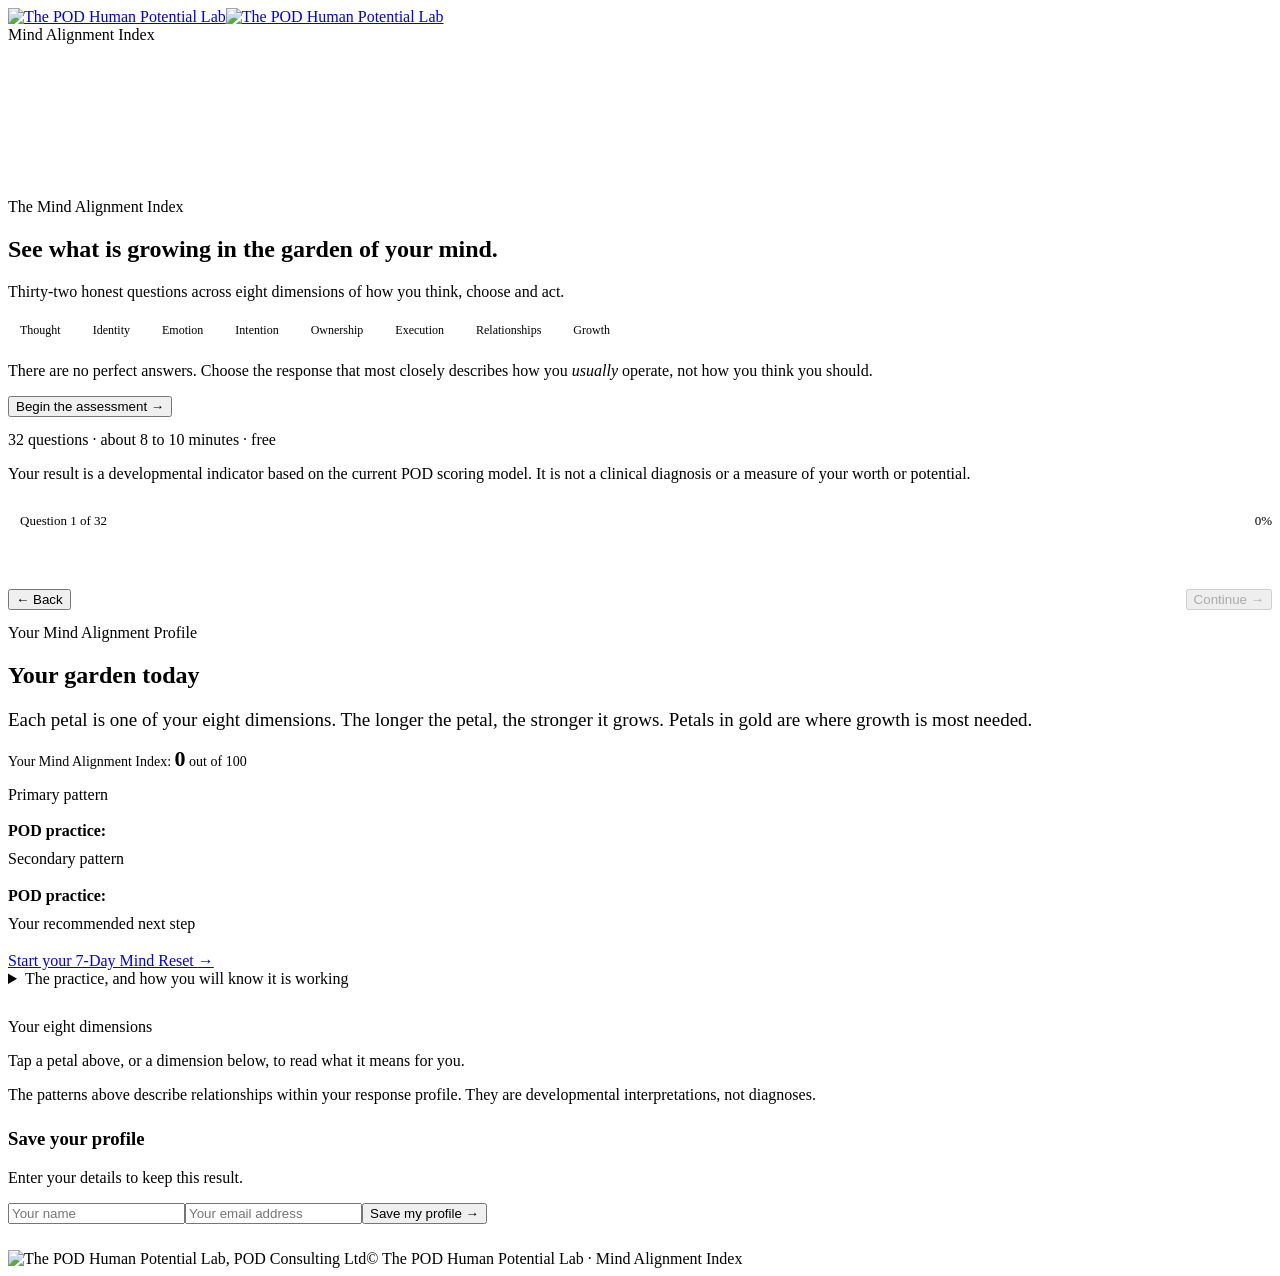
==== index.html @ a893bef3 "Design: Mind Alignment Index in the garden style Seed illustration, growing stem progress, and resul" ====
<!DOCTYPE html>
<html lang="en">
<head>
<meta charset="UTF-8" />
<meta name="viewport" content="width=device-width, initial-scale=1.0" />
<title>Mind Alignment Index | The POD Human Potential Lab</title>
<meta name="description" content="See what is growing in the garden of your mind. A free assessment across eight dimensions of how you think, choose and act.">
<meta name="theme-color" content="#f8f4ea">
<link rel="icon" type="image/png" href="/brand/favicon.png">
<link rel="apple-touch-icon" href="/brand/icon-192.png">
<link rel="manifest" href="/manifest.webmanifest">
<link rel="preload" href="/fonts/cormorant-garamond-latin-500-normal.woff2" as="font" type="font/woff2" crossorigin>
<link rel="stylesheet" href="/garden.css">
<script>(function(){var h=new Date().getHours();if(h>=18||h<5)document.documentElement.classList.add("night")})();</script>
<script src="/garden-art.js"></script>
<style>
.screen{padding:4px 0 10px}
.pills{display:flex;flex-wrap:wrap;gap:8px;margin:0 0 18px}
.pills span{font-size:12px;border:1px solid var(--line);border-radius:999px;padding:6px 12px;color:var(--sage-text);background:var(--card)}
.progress-wrap{display:flex;align-items:flex-end;gap:12px;margin-bottom:24px}
.progress-wrap .grow{flex:1}
.progress-info{display:flex;justify-content:space-between;color:var(--muted);font-size:13px;margin-bottom:8px}
.progress{height:4px;background:var(--line);border-radius:99px;overflow:hidden}
.progress-bar{height:100%;width:0;background:var(--sage);transition:width .5s ease}
.question-number{font-size:11px;letter-spacing:.22em;text-transform:uppercase;color:var(--gold-text);font-weight:600;margin-bottom:10px}
.question{font-family:var(--serif-display);font-weight:500;font-size:clamp(27px,6.5vw,36px);line-height:1.2;color:var(--ink);margin-bottom:22px}
.options{display:grid;gap:10px}
.option{padding:16px 18px;border:1px solid var(--line);border-radius:16px;background:var(--card);color:var(--text);cursor:pointer;font:16px/1.5 var(--sans);text-align:left;min-height:56px;transition:border-color .25s,background .25s,transform .25s}
.option:hover{border-color:var(--gold)}
.option.selected{border-color:var(--gold);background:var(--reply);box-shadow:inset 3px 0 0 var(--gold)}
.nav{display:flex;justify-content:space-between;gap:12px;margin-top:24px}
.score-line{font-size:14px;color:var(--muted);margin:-4px 0 6px}
.score-line strong{font-family:var(--serif-display);font-size:22px;color:var(--ink);font-weight:600}
.pattern h3{margin-top:0}
.pattern p{margin-bottom:10px}
.dimension{border-top:1px solid var(--line)}
.dimension:last-child{border-bottom:1px solid var(--line)}
.dimension summary{list-style:none;cursor:pointer;padding:14px 2px;display:grid;grid-template-columns:1fr auto;gap:6px 12px;align-items:center;min-height:56px}
.dimension summary::-webkit-details-marker{display:none}
.dimension .name{font-family:var(--serif-display);font-size:21px;color:var(--ink)}
.dimension .val{font-weight:600;color:var(--ink)}
.dimension-bar{grid-column:1 / -1;height:4px;background:var(--line);border-radius:99px;overflow:hidden}
.dimension-fill{height:100%;background:var(--sage)}
.dimension.low .dimension-fill{background:var(--gold)}
.dimension-meta{grid-column:1 / -1;color:var(--muted);font-size:12px}
.dimension-insight{padding:0 2px 16px;color:var(--text);font-family:var(--serif);font-size:18px;line-height:1.6;white-space:pre-line}
.dimension[open]{background:linear-gradient(var(--panel),transparent)}
#flower .petal:focus{outline:none}
#flower .petal:focus path:first-child,#flower .petal:hover path:first-child{stroke-width:2.4}
@media(max-width:600px){.nav{flex-direction:column-reverse}.nav .btn{width:100%}}
</style>
</head>
<body>
<header class="topbar"><a class="brand" href="/"><img class="logo-day" src="/brand/logo-horizontal.png" alt="The POD Human Potential Lab"><img class="logo-night" src="/brand/logo-horizontal-cream.png" alt="The POD Human Potential Lab"></a><div class="context">Mind Alignment Index</div></header>
<main class="wrap">

<section id="intro" class="screen fade">
  <div data-art="seed" style="min-height:150px"></div>
  <div class="eyebrow center">The Mind Alignment Index</div>
  <h1 class="center">See what is growing in the garden of your mind.</h1>
  <p class="lead center">Thirty-two honest questions across eight dimensions of how you think, choose and act.</p>
  <div class="card">
    <div class="pills"><span>Thought</span><span>Identity</span><span>Emotion</span><span>Intention</span><span>Ownership</span><span>Execution</span><span>Relationships</span><span>Growth</span></div>
    <p>There are no perfect answers. Choose the response that most closely describes how you <em>usually</em> operate, not how you think you should.</p>
    <button class="btn" onclick="startAssessment()">Begin the assessment <span aria-hidden="true">→</span></button>
    <p class="small" style="margin-top:14px">32 questions · about 8 to 10 minutes · free</p>
  </div>
  <p class="notice">Your result is a developmental indicator based on the current POD scoring model. It is not a clinical diagnosis or a measure of your worth or potential.</p>
</section>

<section id="assessment" class="screen hidden">
  <div class="card">
    <div class="progress-wrap"><div id="stemArt" aria-hidden="true"></div><div class="grow"><div class="progress-info"><span id="progressText">Question 1 of 32</span><span id="percent">0%</span></div><div class="progress"><div id="progressBar" class="progress-bar"></div></div></div></div>
    <div id="questionNumber" class="question-number"></div><div id="questionText" class="question"></div><div id="options" class="options"></div>
    <div class="nav"><button class="btn ghost" onclick="previousQuestion()">← Back</button><button id="nextButton" class="btn" onclick="nextQuestion()" disabled>Continue →</button></div>
  </div>
</section>

<section id="results" class="screen hidden">
  <div class="eyebrow center">Your Mind Alignment Profile</div>
  <h2 class="center">Your garden today</h2>
  <p class="lead center" style="font-size:19px">Each petal is one of your eight dimensions. The longer the petal, the stronger it grows. Petals in gold are where growth is most needed.</p>
  <div id="flower"></div>
  <p class="score-line center">Your Mind Alignment Index: <strong id="overallScore">0</strong> out of 100</p>
  <div id="summary" class="center"></div>

  <div class="card" style="margin-top:14px">
    <div class="pattern"><div class="label" style="color:var(--gold-text);margin-top:0">Primary pattern</div><h3 id="primaryPatternTitle"></h3><p id="primaryPatternText"></p><p><strong>POD practice:</strong> <span id="primaryPatternPractice"></span></p></div>
    <div id="secondaryPattern" class="pattern hidden"><div class="ornament"></div><div class="label" style="color:var(--gold-text);margin-top:0">Secondary pattern</div><h3 id="secondaryPatternTitle"></h3><p id="secondaryPatternText"></p><p><strong>POD practice:</strong> <span id="secondaryPatternPractice"></span></p></div>
    <div id="prescriptionBox">
      <div class="ornament"></div>
      <div class="label" style="margin-top:0">Your recommended next step</div>
      <h3 id="prescriptionProduct"></h3>
      <p id="prescriptionFocus"></p>
      <a id="resetCta" class="btn hidden" href="/reset" style="margin:4px 0 16px">Start your 7-Day Mind Reset <span aria-hidden="true">→</span></a>
      <details class="more"><summary>The practice, and how you will know it is working</summary>
        <p><strong>Try this</strong><br><span id="prescriptionPractice"></span></p>
        <p><strong>You will know it is working when</strong><br><span id="prescriptionSuccess"></span></p>
        <p><strong>Where this leads</strong><br><span id="prescriptionNextStep"></span></p>
        <p class="small"><strong>7-day measure:</strong> <span id="prescriptionMetric"></span></p>
      </details>
      <p class="small" id="prescriptionFooter"></p>
    </div>
  </div>

  <div class="label" style="margin-top:30px">Your eight dimensions</div>
  <p class="small" style="margin-bottom:8px">Tap a petal above, or a dimension below, to read what it means for you.</p>
  <div id="dimensions" class="dimensions"></div>
  <p class="notice">The patterns above describe relationships within your response profile. They are developmental interpretations, not diagnoses.</p>

  <div class="card capture" style="margin-top:24px"><h3 style="margin-top:0">Save your profile</h3><p class="small">Enter your details to keep this result.</p><input id="name" type="text" placeholder="Your name" autocomplete="name"><input id="email" type="email" placeholder="Your email address" autocomplete="email"><button class="btn" onclick="saveLead()">Save my profile <span aria-hidden="true">→</span></button><p id="leadMessage" class="small" style="margin-top:15px"></p></div>
</section>
</main>
<footer class="site-footer"><img src="/brand/logo-full.png" alt="The POD Human Potential Lab, POD Consulting Ltd">© The POD Human Potential Lab · Mind Alignment Index</footer>

<script src="/pod-prescription-engine-v1.js"></script>
<script src="/pod-prescription-data-v2-mahpp.js"></script>
  <script>
const ASSESSMENT_VERSION = "2.0";
const dimensions = ["Thought","Identity","Emotional Regulation","Intentionality","Ownership","Execution","Relational Alignment","Potential / Growth Orientation"];
const questions = [
  {
    "id": "T1",
    "dimension": "Thought",
    "text": "When a worrying thought keeps returning, what usually happens?",
    "options": [
      {
        "text": "I tend to accept the thought as accurate in the moment.",
        "score": 0
      },
      {
        "text": "I notice it and try to shift my attention.",
        "score": 2
      },
      {
        "text": "I examine what is fact, what is assumption, and what is interpretation.",
        "score": 3
      },
      {
        "text": "I usually discuss it with someone before deciding what to make of it.",
        "score": 1
      }
    ]
  },
  {
    "id": "T2",
    "dimension": "Thought",
    "text": "Before an important event, which description most closely matches your usual preparation?",
    "options": [
      {
        "text": "I focus mainly on practical preparation.",
        "score": 2
      },
      {
        "text": "I tend to imagine several things that could go wrong.",
        "score": 1
      },
      {
        "text": "I mentally rehearse how I want to think, respond and perform.",
        "score": 3
      },
      {
        "text": "I prefer to deal with the situation when it actually happens.",
        "score": 0
      }
    ]
  },
  {
    "id": "T3",
    "dimension": "Thought",
    "text": "You encounter information that challenges something you strongly believe. What do you usually do first?",
    "options": [
      {
        "text": "I look for evidence that supports my existing view.",
        "score": 1
      },
      {
        "text": "I consider whether the new information changes any part of my understanding.",
        "score": 3
      },
      {
        "text": "I set the information aside until I have more context.",
        "score": 2
      },
      {
        "text": "I defend my existing position.",
        "score": 0
      }
    ]
  },
  {
    "id": "T4",
    "dimension": "Thought",
    "text": "When you have been thinking about the same problem repeatedly without resolving it, what are you most likely to do?",
    "options": [
      {
        "text": "I continue examining it from the same perspective.",
        "score": 1
      },
      {
        "text": "I deliberately change my approach or perspective.",
        "score": 3
      },
      {
        "text": "I put it aside and return to it later.",
        "score": 2
      },
      {
        "text": "I allow the thoughts to continue until something changes.",
        "score": 0
      }
    ]
  },
  {
    "id": "I1",
    "dimension": "Identity",
    "text": "After a significant setback, which response is most typical for you?",
    "options": [
      {
        "text": "I begin questioning whether I am capable of achieving the goal.",
        "score": 1
      },
      {
        "text": "I focus on what happened without allowing it to completely define me.",
        "score": 2
      },
      {
        "text": "I examine what the experience reveals about who I need to become.",
        "score": 3
      },
      {
        "text": "I quickly move on to something else.",
        "score": 0
      }
    ]
  },
  {
    "id": "I2",
    "dimension": "Identity",
    "text": "Which description is closest to how you currently see yourself?",
    "options": [
      {
        "text": "My circumstances strongly influence the person I can realistically become.",
        "score": 0
      },
      {
        "text": "My circumstances influence me, but I can deliberately develop beyond them.",
        "score": 2
      },
      {
        "text": "I am still working out which parts of my identity genuinely belong to me.",
        "score": 1
      },
      {
        "text": "I deliberately define the person I am becoming and use that identity to guide important choices.",
        "score": 3
      }
    ]
  },
  {
    "id": "I3",
    "dimension": "Identity",
    "text": "When you set a goal that requires you to operate differently from how you currently do, what usually happens?",
    "options": [
      {
        "text": "I concentrate on the tasks required and let the rest develop naturally.",
        "score": 2
      },
      {
        "text": "I question whether the goal fits who I am.",
        "score": 0
      },
      {
        "text": "I identify the qualities and behaviors I need to develop.",
        "score": 3
      },
      {
        "text": "I usually try to achieve the goal using the way I already operate.",
        "score": 1
      }
    ]
  },
  {
    "id": "I4",
    "dimension": "Identity",
    "text": "Which statement most closely describes your relationship with personal change?",
    "options": [
      {
        "text": "I tend to remain fairly consistent even when my circumstances change.",
        "score": 1
      },
      {
        "text": "I change when circumstances require it.",
        "score": 0
      },
      {
        "text": "I deliberately revise parts of myself when I recognize that my current way of operating no longer serves my direction.",
        "score": 3
      },
      {
        "text": "I gradually adapt as I encounter new experiences.",
        "score": 2
      }
    ]
  },
  {
    "id": "ER1",
    "dimension": "Emotional Regulation",
    "text": "During a heated disagreement, what usually happens?",
    "options": [
      {
        "text": "I respond quickly and think about it afterward.",
        "score": 0
      },
      {
        "text": "I notice the emotional reaction and slow myself down before responding.",
        "score": 3
      },
      {
        "text": "I try to pause, although the emotion may still influence what I say.",
        "score": 1
      },
      {
        "text": "I generally give myself enough time to respond rather than react.",
        "score": 2
      }
    ]
  },
  {
    "id": "ER2",
    "dimension": "Emotional Regulation",
    "text": "When something you strongly wanted does not happen, what usually follows?",
    "options": [
      {
        "text": "The disappointment can affect my decisions for some time.",
        "score": 0
      },
      {
        "text": "I move quickly toward the next objective.",
        "score": 2
      },
      {
        "text": "I allow myself to process the disappointment and then decide what to do next.",
        "score": 3
      },
      {
        "text": "I need some time before I regain my usual momentum.",
        "score": 1
      }
    ]
  },
  {
    "id": "ER3",
    "dimension": "Emotional Regulation",
    "text": "When you notice yourself becoming angry, anxious or frustrated, what do you typically do?",
    "options": [
      {
        "text": "I usually express the feeling immediately.",
        "score": 0
      },
      {
        "text": "I try to understand what triggered it before deciding what to do.",
        "score": 3
      },
      {
        "text": "I distract myself until the feeling becomes less intense.",
        "score": 1
      },
      {
        "text": "I give myself some time before acting.",
        "score": 2
      }
    ]
  },
  {
    "id": "ER4",
    "dimension": "Emotional Regulation",
    "text": "You have an important decision to make while emotionally unsettled. What are you most likely to do?",
    "options": [
      {
        "text": "I make the decision quickly so I can move past it.",
        "score": 0
      },
      {
        "text": "I consider the decision but wait if my emotional state may be affecting my judgment.",
        "score": 2
      },
      {
        "text": "I settle myself first, then deliberately examine the decision.",
        "score": 3
      },
      {
        "text": "I ask someone else to decide what I should do.",
        "score": 1
      }
    ]
  },
  {
    "id": "IN1",
    "dimension": "Intentionality",
    "text": "When you think about the next 12 months, which description fits you best?",
    "options": [
      {
        "text": "I have several things I want, but they compete for attention.",
        "score": 1
      },
      {
        "text": "I have a reasonably clear picture of what I want and several priorities.",
        "score": 2
      },
      {
        "text": "Much of my attention is currently shaped by what circumstances require.",
        "score": 0
      },
      {
        "text": "I have a definite picture of what I am trying to create and why it matters.",
        "score": 3
      }
    ]
  },
  {
    "id": "IN2",
    "dimension": "Intentionality",
    "text": "Several opportunities require your attention at the same time. How do you usually decide what to pursue?",
    "options": [
      {
        "text": "I tend to respond to whichever feels most urgent.",
        "score": 1
      },
      {
        "text": "I consider how each option fits my larger priorities.",
        "score": 3
      },
      {
        "text": "I initially pursue several and narrow them down later.",
        "score": 0
      },
      {
        "text": "I consider urgency alongside how each option fits my current direction.",
        "score": 2
      }
    ]
  },
  {
    "id": "IN3",
    "dimension": "Intentionality",
    "text": "You have a clear long-term vision. What usually happens next?",
    "options": [
      {
        "text": "I keep the vision in mind while managing immediate responsibilities.",
        "score": 1
      },
      {
        "text": "I translate it into priorities and near-term actions.",
        "score": 3
      },
      {
        "text": "I create goals, although they may change frequently.",
        "score": 2
      },
      {
        "text": "I spend more time thinking about the vision than organizing around it.",
        "score": 0
      }
    ]
  },
  {
    "id": "IN4",
    "dimension": "Intentionality",
    "text": "How do you usually recognize that your current direction needs to change?",
    "options": [
      {
        "text": "Usually when circumstances force me to reconsider it.",
        "score": 0
      },
      {
        "text": "I periodically review whether my actions still reflect what matters to me.",
        "score": 3
      },
      {
        "text": "I reconsider when my results become disappointing.",
        "score": 1
      },
      {
        "text": "I review my direction at important milestones or major changes.",
        "score": 2
      }
    ]
  },
  {
    "id": "O1",
    "dimension": "Ownership",
    "text": "When an important outcome does not happen, what do you usually examine first?",
    "options": [
      {
        "text": "The external factors that affected the result.",
        "score": 1
      },
      {
        "text": "What I could have influenced or done differently.",
        "score": 3
      },
      {
        "text": "What happened and what I can learn before deciding what to change.",
        "score": 2
      },
      {
        "text": "Who or what caused the problem.",
        "score": 0
      }
    ]
  },
  {
    "id": "O2",
    "dimension": "Ownership",
    "text": "You discover that an important decision you made was wrong. What do you typically do?",
    "options": [
      {
        "text": "I explain why the decision made sense at the time.",
        "score": 1
      },
      {
        "text": "I focus on fixing the immediate consequences.",
        "score": 2
      },
      {
        "text": "I examine the reasoning or process that produced the decision.",
        "score": 3
      },
      {
        "text": "I prefer to move on rather than examine it closely.",
        "score": 0
      }
    ]
  },
  {
    "id": "O3",
    "dimension": "Ownership",
    "text": "Someone gives you feedback that you believe is partly unfair. What usually happens?",
    "options": [
      {
        "text": "I explain my perspective and then decide whether anything is useful.",
        "score": 2
      },
      {
        "text": "I immediately defend my position.",
        "score": 0
      },
      {
        "text": "I consider whether there is useful information even if I disagree with the delivery.",
        "score": 3
      },
      {
        "text": "I listen but generally leave the issue there.",
        "score": 1
      }
    ]
  },
  {
    "id": "O4",
    "dimension": "Ownership",
    "text": "Something outside your control seriously disrupts an important plan. What is most typical?",
    "options": [
      {
        "text": "I spend some time dealing with the frustration before moving forward.",
        "score": 1
      },
      {
        "text": "I adjust the plan once I understand what has changed.",
        "score": 2
      },
      {
        "text": "I focus quickly on the part of the situation I can still influence.",
        "score": 3
      },
      {
        "text": "I find it difficult to regain momentum until circumstances improve.",
        "score": 0
      }
    ]
  },
  {
    "id": "EX1",
    "dimension": "Execution",
    "text": "You planned an important task, but unexpected demands consume most of your day. What usually happens?",
    "options": [
      {
        "text": "I push the task to another day.",
        "score": 0
      },
      {
        "text": "I try to fit it in if enough time remains.",
        "score": 1
      },
      {
        "text": "I identify another defined time to complete it.",
        "score": 2
      },
      {
        "text": "I identify the essential outcome and find another way to complete it.",
        "score": 3
      }
    ]
  },
  {
    "id": "EX2",
    "dimension": "Execution",
    "text": "When you decide that a new behavior is important, what do you usually rely on most?",
    "options": [
      {
        "text": "Remembering to do it each day.",
        "score": 1
      },
      {
        "text": "Creating a routine or environment that makes the behavior easier to repeat.",
        "score": 3
      },
      {
        "text": "Starting strongly and adjusting as I learn what works.",
        "score": 2
      },
      {
        "text": "Waiting until I feel sufficiently motivated.",
        "score": 0
      }
    ]
  },
  {
    "id": "EX3",
    "dimension": "Execution",
    "text": "You know an important task needs to be done, but you do not feel motivated. What usually happens?",
    "options": [
      {
        "text": "I wait until I feel more motivated.",
        "score": 0
      },
      {
        "text": "I remind myself why it matters and begin anyway.",
        "score": 3
      },
      {
        "text": "I start with a smaller part of the task.",
        "score": 2
      },
      {
        "text": "I usually work on something else first.",
        "score": 1
      }
    ]
  },
  {
    "id": "EX4",
    "dimension": "Execution",
    "text": "At the end of a demanding week, how often do your most important priorities receive meaningful attention?",
    "options": [
      {
        "text": "Being busy often leaves little room for what matters most.",
        "score": 0
      },
      {
        "text": "It depends considerably on what happens that week.",
        "score": 1
      },
      {
        "text": "The important things usually receive attention, although some are postponed.",
        "score": 2
      },
      {
        "text": "I deliberately protect time for the things that matter most.",
        "score": 3
      }
    ]
  },
  {
    "id": "R1",
    "dimension": "Relational Alignment",
    "text": "Someone important to you strongly disagrees with you. What do you usually do?",
    "options": [
      {
        "text": "I focus on explaining why my position is correct.",
        "score": 0
      },
      {
        "text": "I listen to their position before deciding how to respond.",
        "score": 3
      },
      {
        "text": "I explain my position and look for a practical way forward.",
        "score": 2
      },
      {
        "text": "I tend to avoid the disagreement unless it becomes unavoidable.",
        "score": 1
      }
    ]
  },
  {
    "id": "R2",
    "dimension": "Relational Alignment",
    "text": "Someone you care about repeatedly asks you to do something that conflicts with an important priority. What usually happens?",
    "options": [
      {
        "text": "I agree and deal with the consequences later.",
        "score": 0
      },
      {
        "text": "I sometimes say no but feel uncomfortable about it.",
        "score": 1
      },
      {
        "text": "I explain the conflict and try to find an alternative.",
        "score": 3
      },
      {
        "text": "I negotiate what I can realistically do while protecting the priority.",
        "score": 2
      }
    ]
  },
  {
    "id": "R3",
    "dimension": "Relational Alignment",
    "text": "You need to raise an issue that may disappoint someone you value. What are you most likely to do?",
    "options": [
      {
        "text": "I postpone it until the issue becomes unavoidable.",
        "score": 0
      },
      {
        "text": "I choose my words carefully and address it directly.",
        "score": 3
      },
      {
        "text": "I hint at the issue and hope the person understands.",
        "score": 1
      },
      {
        "text": "I address it directly but focus strongly on getting my position accepted.",
        "score": 2
      }
    ]
  },
  {
    "id": "R4",
    "dimension": "Relational Alignment",
    "text": "When keeping the peace conflicts with something you genuinely believe is important, what usually happens?",
    "options": [
      {
        "text": "I generally keep the peace even when it means suppressing my position.",
        "score": 0
      },
      {
        "text": "I express my position while trying to protect the relationship.",
        "score": 3
      },
      {
        "text": "I may remain quiet initially and decide later whether to raise it.",
        "score": 1
      },
      {
        "text": "I state my position clearly even if the conversation becomes uncomfortable.",
        "score": 2
      }
    ]
  },
  {
    "id": "G1",
    "dimension": "Potential / Growth Orientation",
    "text": "You receive a responsibility you have never handled before. What usually happens?",
    "options": [
      {
        "text": "I look for someone experienced and learn from them.",
        "score": 2
      },
      {
        "text": "I assume the lack of experience will probably limit me.",
        "score": 0
      },
      {
        "text": "I identify what I need to learn and begin developing it.",
        "score": 3
      },
      {
        "text": "I feel uncertain but begin learning as I go.",
        "score": 1
      }
    ]
  },
  {
    "id": "G2",
    "dimension": "Potential / Growth Orientation",
    "text": "Feedback reveals a weakness you were not previously aware of. What usually happens?",
    "options": [
      {
        "text": "I consider whether the feedback is fair.",
        "score": 1
      },
      {
        "text": "I become curious about what I could do differently.",
        "score": 3
      },
      {
        "text": "I focus first on whether the person giving the feedback is qualified to judge me.",
        "score": 0
      },
      {
        "text": "I identify something I can test or improve.",
        "score": 2
      }
    ]
  },
  {
    "id": "G3",
    "dimension": "Potential / Growth Orientation",
    "text": "Your performance has reached a comfortable level but is no longer improving. What are you most likely to do?",
    "options": [
      {
        "text": "I continue what works unless a new challenge appears.",
        "score": 1
      },
      {
        "text": "I introduce a new challenge, skill or environment.",
        "score": 3
      },
      {
        "text": "I gradually improve the existing process.",
        "score": 2
      },
      {
        "text": "I accept the plateau if the results are satisfactory.",
        "score": 0
      }
    ]
  },
  {
    "id": "G4",
    "dimension": "Potential / Growth Orientation",
    "text": "When you think about who you could become over the next few years, what most closely describes your approach?",
    "options": [
      {
        "text": "I have a general desire to improve.",
        "score": 1
      },
      {
        "text": "I focus mainly on what I need to accomplish.",
        "score": 0
      },
      {
        "text": "I think about the capabilities I would need to develop.",
        "score": 2
      },
      {
        "text": "I deliberately define qualities, thinking patterns and behaviors I want to embody and practice them.",
        "score": 3
      }
    ]
  }
];
const dimensionGuidance = {
  "Thought": [
    "Thought Development",
    "Your responses suggest an opportunity to become more deliberate about the thoughts, assumptions and mental patterns you repeatedly entertain.",
    "Your responses suggest a developed ability to observe and examine your thinking rather than automatically treating every thought as a fact or instruction."
  ],
  "Identity": [
    "Identity Development",
    "Your responses suggest an opportunity to make your self-concept more deliberate and increasingly consistent with the person you intend to become.",
    "Your responses suggest a relatively deliberate relationship with identity and personal development. The next step is to keep turning self-concept into repeated evidence through behaviour."
  ],
  "Emotional Regulation": [
    "Emotional Regulation Development",
    "Your responses suggest an opportunity to create more space between emotional activation and deliberate response.",
    "Your responses suggest an increasing ability to experience emotion without automatically handing it control of your behaviour."
  ],
  "Intentionality": [
    "Intentionality Development",
    "Your responses suggest an opportunity to clarify direction and organize choices around what matters most.",
    "Your responses suggest meaningful clarity about direction and priorities. The next step is to keep translating that clarity into deliberate choices and action."
  ],
  "Ownership": [
    "Ownership Development",
    "Your responses suggest an opportunity to focus more consistently on the part of each situation you can influence, change or learn from.",
    "Your responses suggest a developed sense of personal agency. Continue strengthening ownership without turning responsibility into self-blame."
  ],
  "Execution": [
    "Execution Development",
    "Your responses suggest an opportunity to close the distance between intention and repeated behaviour through systems, environment and deliberate practice.",
    "Your responses suggest a relatively strong connection between intention and action. Continue reinforcing the routines that make desired behaviour easier to repeat."
  ],
  "Relational Alignment": [
    "Relational Alignment Development",
    "Your responses suggest an opportunity to strengthen direct communication, healthy boundaries and authentic connection.",
    "Your responses suggest an ability to remain constructive with others while maintaining your own values and priorities."
  ],
  "Potential / Growth Orientation": [
    "Growth Development",
    "Your responses suggest an opportunity to become more deliberate about learning, adaptation and capability development.",
    "Your responses suggest a strong orientation toward learning and expansion. Continue converting possibility into capability through practice and experience."
  ]
};
const patterns = {
  "visionExecution": [
    "Vision–Execution Gap",
    "Your responses suggest that your clarity about what you want may currently be developing faster than the behavioural system translating that clarity into daily action.",
    "Move from intention to embodiment: choose one important behaviour, design the environment around it, and repeat it until it becomes familiar."
  ],
  "identityExecution": [
    "Identity–Behavior Gap",
    "The person you believe you are becoming may currently be ahead of the routines that consistently express that identity.",
    "Give the desired identity repeated behavioural evidence. Choose one action that the person you are becoming would do consistently and make it non-negotiable."
  ],
  "emotionalOverride": [
    "Emotional Override",
    "You may understand what you want to do cognitively while emotional activation makes consistent responding harder in the moment.",
    "Practice the pause: notice the state, name what is happening, settle your response, then choose the behaviour that serves your direction."
  ],
  "agencyAction": [
    "Agency-to-Action Gap",
    "Your responses suggest that recognizing your influence over outcomes may currently be stronger than consistently converting that recognition into action.",
    "Turn responsibility into one observable behaviour. Ask: 'What is the next thing within my control that I can actually do?'"
  ],
  "relationalAdaptation": [
    "Relational Over-Adaptation",
    "Your responses suggest that maintaining relational harmony may sometimes take precedence over expressing your own direction and priorities.",
    "Practice authentic boundaries: communicate what matters to you clearly while remaining respectful of the relationship."
  ],
  "fragmentedDirection": [
    "Fragmented Direction",
    "Different areas of your profile appear to be developing at different speeds while your larger direction may not yet be sufficiently defined.",
    "Choose a definite direction before trying to optimize everything at once. Clarify what matters most, then organize your priorities around it."
  ],
  "expansionReadiness": [
    "Expansion Readiness",
    "Your responses show a strong developmental orientation across identity, intentionality and growth, without a major negative gap dominating the profile.",
    "Protect the pattern through deliberate challenge, learning and identity-consistent action. Expansion becomes meaningful when possibility is followed by practice."
  ],
  "integrated": [
    "Integrated Alignment",
    "Your responses are relatively consistent across the eight dimensions, without one major developmental gap dominating your profile.",
    "Your next opportunity is refinement rather than repair: identify the area that would create the greatest leverage and strengthen it deliberately."
  ]
};
const dimensionKey = Object.fromEntries(dimensions.map(d => [d, d]));
let currentQuestion = 0;
let answers = [];
let latestResult = null;

function startAssessment(){
 document.getElementById("intro").classList.add("hidden");
 document.getElementById("assessment").classList.remove("hidden");
 currentQuestion=0; answers=[]; renderQuestion();
}
function renderQuestion(){
 const q=questions[currentQuestion];
 document.getElementById("questionNumber").textContent=`Question ${currentQuestion+1}`;
 document.getElementById("questionText").textContent=q.text;
 document.getElementById("progressText").textContent=`Question ${currentQuestion+1} of ${questions.length}`;
 const pct=Math.round(((currentQuestion+1)/questions.length)*100);
 document.getElementById("percent").textContent=`${pct}%`;
 document.getElementById("progressBar").style.width=`${pct}%`;
 if(window.GardenArt) document.getElementById("stemArt").innerHTML=window.GardenArt.stem(pct);
 const options=document.getElementById("options"); options.innerHTML="";
 q.options.forEach((option,index)=>{
   const button=document.createElement("button"); button.className="option"; button.textContent=option.text;
   if(answers[currentQuestion]===index) button.classList.add("selected");
   button.onclick=()=>selectOption(index); options.appendChild(button);
 });
 document.getElementById("nextButton").disabled=answers[currentQuestion]===undefined;
 document.getElementById("nextButton").textContent=currentQuestion===questions.length-1?"See my results →":"Continue →";
}
function selectOption(index){
 answers[currentQuestion]=index;
 document.querySelectorAll(".option").forEach((b,i)=>b.classList.toggle("selected",i===index));
 document.getElementById("nextButton").disabled=false;
}
function nextQuestion(){
 if(answers[currentQuestion]===undefined) return;
 if(currentQuestion<questions.length-1){currentQuestion++;renderQuestion();}else calculateResults();
}
function previousQuestion(){if(currentQuestion>0){currentQuestion--;renderQuestion();}}
function calculateResults(){
 if(answers.length!==questions.length || answers.some(a=>a===undefined)) return;
 const raw={}; dimensions.forEach(d=>raw[d]=0);
 const responseValues=[];
 questions.forEach((q,i)=>{const value=q.options[answers[i]].score; raw[q.dimension]+=value; responseValues.push(value);});
 const scores={}; dimensions.forEach(d=>scores[d]=Math.round((raw[d]/12)*100));
 const values=Object.values(scores); const mean=values.reduce((a,b)=>a+b,0)/values.length;
 const variance=values.reduce((s,v)=>s+Math.pow(v-mean,2),0)/values.length;
 const sd=Math.sqrt(variance);
 const deviations={}; dimensions.forEach(d=>deviations[d]=Math.round((scores[d]-mean)*10)/10);
 const gaps={
   intentionalityExecution:scores["Intentionality"]-scores["Execution"],
   identityExecution:scores["Identity"]-scores["Execution"],
   thoughtEmotion:scores["Thought"]-scores["Emotional Regulation"],
   ownershipExecution:scores["Ownership"]-scores["Execution"],
   relationalIdentity:scores["Relational Alignment"]-scores["Identity"]
 };
 const quality={
   complete:true,
   sameResponseCount: new Set(answers).size===1 ? answers.length : Math.max(...answers.map(a=>answers.filter(x=>x===a).length)),
   extremeResponseRate: responseValues.filter(v=>v===0||v===3).length/responseValues.length,
   flags:[]
 };
 if(quality.sameResponseCount>=28) quality.flags.push("possible_straight_line");
 if(quality.extremeResponseRate>=0.9) quality.flags.push("possible_extreme_response_style");
 const overall=Math.round(mean);
 const patternResult=derivePatterns(scores,mean,sd,gaps);
 latestResult={version:ASSESSMENT_VERSION,overall,scores,raw,mean,sd,deviations,gaps,quality,primaryPattern:patternResult.primary,secondaryPattern:patternResult.secondary,answers};
 showResults(latestResult);
}
function derivePatterns(scores,mean,sd,gaps){
 const candidates=[];
 if(gaps.intentionalityExecution>=20) candidates.push({key:"visionExecution",strength:gaps.intentionalityExecution});
 if(gaps.identityExecution>=20) candidates.push({key:"identityExecution",strength:gaps.identityExecution});
 if(gaps.thoughtEmotion>=20 && scores["Emotional Regulation"]<65) candidates.push({key:"emotionalOverride",strength:gaps.thoughtEmotion});
 if(gaps.ownershipExecution>=20) candidates.push({key:"agencyAction",strength:gaps.ownershipExecution});
 if(gaps.relationalIdentity>=20 && scores["Identity"]<70) candidates.push({key:"relationalAdaptation",strength:gaps.relationalIdentity});
 if(scores["Intentionality"]<60 && sd>=15) candidates.push({key:"fragmentedDirection",strength:Math.round(sd)});
 if(scores["Potential / Growth Orientation"]>=80 && scores["Identity"]>=75 && scores["Intentionality"]>=75 && !candidates.length) candidates.push({key:"expansionReadiness",strength:1});
 candidates.sort((a,b)=>b.strength-a.strength);
 const primary=candidates[0]?.key || (sd<12?"integrated":"integrated");
 let secondary=null;
 if(candidates.length>1 && candidates[1].strength>=15 && candidates[1].key!==primary) secondary=candidates[1].key;
 return {primary,secondary};
}
function getProductRecommendation(result) {
  if (
    typeof window !== "undefined" &&
    window.PODPrescriptionEngine &&
    typeof window.PODPrescriptionEngine.getDevelopmentPrescription === "function"
  ) {
    return window.PODPrescriptionEngine.getDevelopmentPrescription(result);
  }

  return {
    product: "Personal Optimization Drill (POD)",
    stage: "Refinement",
    objective: "Strengthen the next leverage point through deliberate practice.",
    practice: "Choose one behaviour that would most directly strengthen your development opportunity and practise it consistently.",
    evidence: "Consistent practice produces observable behavioural evidence.",
    metric: "Targeted practices completed / 7.",
    reason: "Your result identifies a development opportunity to work on through deliberate practice.",
    secondaryModifier: null,
    pathway: "Personal Optimization Drill → MAP when deeper development is indicated.",
    caution: "Developmental interpretation only; not a clinical diagnosis."
  };
}
function showResults(result){
  document.getElementById("assessment").classList.add("hidden");
  document.getElementById("results").classList.remove("hidden");

  document.getElementById("overallScore").textContent=result.overall;

  document.getElementById("summary").innerHTML=`
    <p class="small" style="max-width:520px;margin:0 auto">
      The index summarises your responses across the eight POD dimensions. The most useful part of the result is the pattern within your profile, not the number by itself.
    </p>
  `;

  const recommendation = getProductRecommendation(result);

  const existingRecommendation = document.getElementById("productRecommendation");
  if(existingRecommendation) existingRecommendation.remove();

  const recommendationBox = document.createElement("div");
  recommendationBox.id = "productRecommendation";
  recommendationBox.className = "notice";
  recommendationBox.style.marginTop = "18px";

  recommendationBox.innerHTML = `
    <h3 style="margin-top:0;">Your Development Prescription</h3>

    <p><strong>Recommended pathway:</strong> ${recommendation.product}</p>

    <p>
      <strong>Development objective:</strong><br>
      ${recommendation.objective}
    </p>

    <p>
      <strong>Your practice:</strong><br>
      ${recommendation.practice}
    </p>

    <p>
      <strong>Evidence to build:</strong><br>
      ${recommendation.evidence}
    </p>

    <p>
      <strong>How to measure it:</strong><br>
      ${recommendation.metric}
    </p>

    ${recommendation.secondaryModifier ? `
      <p>
        <strong>Secondary pattern modifier:</strong><br>
        ${recommendation.secondaryModifier}
      </p>
    ` : ""}

    <p>
      <strong>Development pathway:</strong><br>
      ${recommendation.pathway}
    </p>

    <p class="small">${recommendation.caution}</p>
  `;

 

  const primary=patterns[result.primaryPattern];

  document.getElementById("primaryPatternTitle").textContent=primary[0];
  document.getElementById("primaryPatternText").textContent=primary[1];
  document.getElementById("primaryPatternPractice").textContent=primary[2];

  const secondaryBox=document.getElementById("secondaryPattern");

  if(result.secondaryPattern){
    const p=patterns[result.secondaryPattern];

    secondaryBox.classList.remove("hidden");

    document.getElementById("secondaryPatternTitle").textContent=p[0];
    document.getElementById("secondaryPatternText").textContent=p[1];
    document.getElementById("secondaryPatternPractice").textContent=p[2];
  }else{
    secondaryBox.classList.add("hidden");
  }

  const box=document.getElementById("dimensions");
  box.innerHTML="";

  dimensions.forEach(d=>{
    const score=result.scores[d];
    const deviation=result.deviations[d];

    let relation="Relatively balanced";
    let insight=dimensionGuidance[d][2];

    if(deviation<=-8){
      relation="Development opportunity";
      insight=dimensionGuidance[d][1];
    }else if(deviation>=8){
      relation="Relative strength";
      insight=dimensionGuidance[d][2];
    }

    const low=deviation<=-8;
    box.innerHTML+=`
      <details class="dimension${low?" low":""}" id="dim-${dimensions.indexOf(d)}">
        <summary>
          <span class="name">${d}</span>
          <span class="val">${score}</span>
          <span class="dimension-bar"><span class="dimension-fill" style="display:block;width:${score}%"></span></span>
          <span class="dimension-meta">${relation} · ${deviation>0?"+":""}${deviation.toFixed(1)} against your own average</span>
        </summary>
        <div class="dimension-insight">${insight}</div>
      </details>
    `;
  });

  if(window.GardenArt){
    const shortNames={"Thought":"Thought","Identity":"Identity","Emotional Regulation":"Emotion","Intentionality":"Intention","Ownership":"Ownership","Execution":"Execution","Relational Alignment":"Relationships","Potential / Growth Orientation":"Growth"};
    const flowerBox=document.getElementById("flower");
    flowerBox.innerHTML=window.GardenArt.flower(dimensions.map(d=>[shortNames[d]||d,result.scores[d]]),result.overall);
    flowerBox.querySelectorAll(".petal").forEach(p=>{
      const open=()=>{const el=document.getElementById("dim-"+p.dataset.i); if(el){el.open=true; el.scrollIntoView({behavior:"smooth",block:"center"});}};
      p.addEventListener("click",open); p.addEventListener("keydown",e=>{if(e.key==="Enter"||e.key===" "){e.preventDefault();open();}});
    });
  }

  const sorted=dimensions
    .map(d=>({d,dev:result.deviations[d]}))
    .sort((a,b)=>a.dev-b.dev);

  const focus=sorted[0].d;

 const prescriptionData = window.PODPrescriptionData;

const prescription =
  prescriptionData?.PRESCRIPTIONS?.[result.primaryPattern] ||
  prescriptionData?.PRESCRIPTIONS?.integrated;

const prescriptionBox = document.getElementById("prescriptionBox");

if (prescription) {
  document.getElementById("prescriptionProduct").textContent =
    prescription.productFullName || prescription.product || "";

  document.getElementById("prescriptionFocus").textContent =
    prescription.focus || "";

  document.getElementById("prescriptionPractice").textContent =
    prescription.practice || "";

  document.getElementById("prescriptionSuccess").textContent =
    prescription.successSignal || "";

  document.getElementById("prescriptionNextStep").textContent =
    prescription.nextStep || "";

  document.getElementById("prescriptionMetric").textContent =
    prescription.metricTarget || prescription.metric || "";

  document.getElementById("prescriptionFooter").textContent =
    prescription.footer ||
    "This is a developmental reflection, not a clinical diagnosis.";

  prescriptionBox.style.display = "block";
    document.getElementById("resetCta").classList.toggle("hidden", prescription.product !== "7-Day Mind Reset");
}
  window.scrollTo({top:0,behavior:"smooth"});
}
async function saveLead(){
 const name=document.getElementById("name").value.trim(), email=document.getElementById("email").value.trim(), message=document.getElementById("leadMessage");
 if(!name||!email){message.textContent="Please enter your name and email.";return;}
 if(!latestResult){message.textContent="Your results are not ready yet.";return;}
  const prescriptionData = window.PODPrescriptionData;

const prescription =
  prescriptionData?.PRESCRIPTIONS?.[latestResult.primaryPattern] ||
  prescriptionData?.PRESCRIPTIONS?.integrated;

const recommendedProduct =
  prescription?.productFullName ||
  prescription?.product ||
  "";

const recommendationStage =
  prescription?.stage ||
  "";

const recommendationReason =
  prescription?.reason ||
  "";

const recommendationCTA =
  prescription?.nextStep ||
  "";

  const profile={name,email,assessmentVersion:ASSESSMENT_VERSION,overallScore:latestResult.overall,dimensionScores:latestResult.scores,rawDimensionScores:latestResult.raw,profileMean:latestResult.mean,profileSD:latestResult.sd,dimensionDeviations:latestResult.deviations,gaps:latestResult.gaps,primaryPattern:latestResult.primaryPattern,secondaryPattern:latestResult.secondaryPattern,responseQuality:latestResult.quality,answers:latestResult.answers,savedAt:new Date().toISOString()};
profile.recommendedProduct = recommendedProduct;
profile.recommendationStage = recommendationStage;
profile.recommendationReason = recommendationReason;
profile.recommendationCTA = recommendationCTA;

  localStorage.setItem("mindAlignmentLead",JSON.stringify(profile)); const saveButton=document.querySelector(".capture .btn"); if(saveButton.dataset.saved==="1"){message.textContent="Your profile has already been saved.";return;} saveButton.disabled=true; message.textContent="Saving your profile...";
 try{const response=await fetch("/api/save-profile",{method:"POST",headers:{"Content-Type":"application/json"},body:JSON.stringify(profile)});const result=await response.json();if(!response.ok||!result.success)throw new Error("Profile save failed");saveButton.dataset.saved="1";message.textContent="Your Mind Alignment Profile has been saved successfully.";}catch(error){saveButton.disabled=false;message.textContent="Your profile has been saved on this device. We could not sync it to the profile system right now.";}
}
</script>
</body></html>
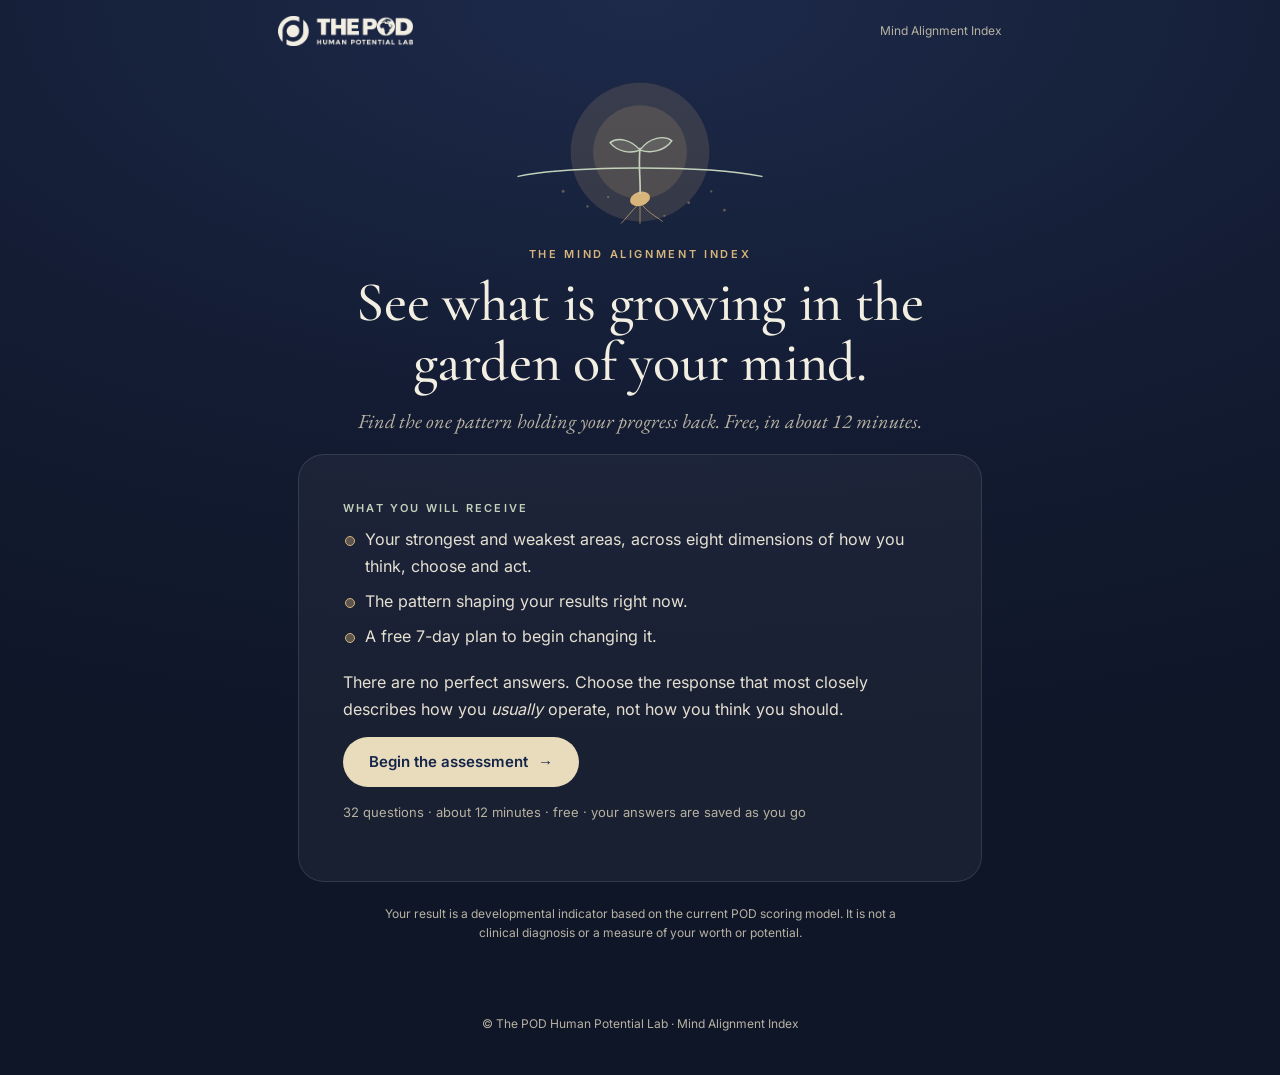
==== commit 73dd2699: "Assessment: council fixes - honest patterns (Uneven Garden, Ground Being Prepared), Relationships ru" ====
--- a/index.html
+++ b/index.html
@@ -47,6 +47,12 @@
 .dimension[open]{background:linear-gradient(var(--panel),transparent)}
 #flower .petal:focus{outline:none}
 #flower .petal:focus path:first-child,#flower .petal:hover path:first-child{stroke-width:2.4}
+.gets{list-style:none;margin:4px 0 18px}
+.gets li{position:relative;padding-left:22px;margin-bottom:8px}
+.gets li::before{content:"";position:absolute;left:2px;top:.62em;width:8px;height:8px;border-radius:50%;background:var(--gold-soft);border:1px solid var(--gold)}
+.milestone{font-family:var(--serif);font-style:italic;color:var(--sage-text);font-size:17px;margin:-8px 0 16px;min-height:0}
+.consent{display:flex;gap:10px;align-items:flex-start;font-size:13px;color:var(--muted);margin:2px 0 14px;line-height:1.5}
+.consent input{width:20px;height:20px;margin:2px 0 0;flex:none}
 @media(max-width:600px){.nav{flex-direction:column-reverse}.nav .btn{width:100%}}
 </style>
 </head>
@@ -58,12 +64,19 @@
   <div data-art="seed" style="min-height:150px"></div>
   <div class="eyebrow center">The Mind Alignment Index</div>
   <h1 class="center">See what is growing in the garden of your mind.</h1>
-  <p class="lead center">Thirty-two honest questions across eight dimensions of how you think, choose and act.</p>
+  <p class="lead center">Find the one pattern holding your progress back. Free, in about 12 minutes.</p>
   <div class="card">
-    <div class="pills"><span>Thought</span><span>Identity</span><span>Emotion</span><span>Intention</span><span>Ownership</span><span>Execution</span><span>Relationships</span><span>Growth</span></div>
+    <div class="label" style="margin-top:0">What you will receive</div>
+    <ul class="gets">
+      <li>Your strongest and weakest areas, across eight dimensions of how you think, choose and act.</li>
+      <li>The pattern shaping your results right now.</li>
+      <li>A free 7-day plan to begin changing it.</li>
+    </ul>
     <p>There are no perfect answers. Choose the response that most closely describes how you <em>usually</em> operate, not how you think you should.</p>
-    <button class="btn" onclick="startAssessment()">Begin the assessment <span aria-hidden="true">→</span></button>
-    <p class="small" style="margin-top:14px">32 questions · about 8 to 10 minutes · free</p>
+    <div id="resumeBox" class="panel hidden" style="margin:0 0 14px"><p style="margin-bottom:10px" id="resumeText"></p><div class="row" style="margin-top:0"><button class="btn" onclick="resumeAssessment()">Continue where I left off</button><button class="link" onclick="startAssessment()">Start again</button></div></div>
+    <button class="btn" id="beginBtn" onclick="startAssessment()">Begin the assessment <span aria-hidden="true">→</span></button>
+    <p class="small" style="margin-top:14px">32 questions · about 12 minutes · free · your answers are saved as you go</p>
+    <p class="small hidden" id="resetWeekNote" style="margin-top:4px">Then join the shared 7-Day Mind Reset week, starting Monday 16 November.</p>
   </div>
   <p class="notice">Your result is a developmental indicator based on the current POD scoring model. It is not a clinical diagnosis or a measure of your worth or potential.</p>
 </section>
@@ -71,44 +84,57 @@
 <section id="assessment" class="screen hidden">
   <div class="card">
     <div class="progress-wrap"><div id="stemArt" aria-hidden="true"></div><div class="grow"><div class="progress-info"><span id="progressText">Question 1 of 32</span><span id="percent">0%</span></div><div class="progress"><div id="progressBar" class="progress-bar"></div></div></div></div>
-    <div id="questionNumber" class="question-number"></div><div id="questionText" class="question"></div><div id="options" class="options"></div>
+    <p class="milestone" id="milestone" aria-live="polite"></p><div id="questionNumber" class="question-number"></div><div id="questionText" class="question"></div><div id="options" class="options"></div>
     <div class="nav"><button class="btn ghost" onclick="previousQuestion()">← Back</button><button id="nextButton" class="btn" onclick="nextQuestion()" disabled>Continue →</button></div>
   </div>
 </section>
 
 <section id="results" class="screen hidden">
+  <div id="rushed" class="panel hidden" role="status" style="margin-bottom:18px"><strong>Your answers look rushed.</strong> For a result you can rely on, take the assessment again, slowly. <button class="link" onclick="retake()">Retake the assessment</button></div>
   <div class="eyebrow center">Your Mind Alignment Profile</div>
   <h2 class="center">Your garden today</h2>
-  <p class="lead center" style="font-size:19px">Each petal is one of your eight dimensions. The longer the petal, the stronger it grows. Petals in gold are where growth is most needed.</p>
+  <p class="lead center" style="font-size:19px">Each petal is one of your eight dimensions. The longer the petal, the stronger it grows. Petals in gold are below your own average: that is where your attention will do the most good.</p>
   <div id="flower"></div>
   <p class="score-line center">Your Mind Alignment Index: <strong id="overallScore">0</strong> out of 100</p>
   <div id="summary" class="center"></div>
 
   <div class="card" style="margin-top:14px">
-    <div class="pattern"><div class="label" style="color:var(--gold-text);margin-top:0">Primary pattern</div><h3 id="primaryPatternTitle"></h3><p id="primaryPatternText"></p><p><strong>POD practice:</strong> <span id="primaryPatternPractice"></span></p></div>
-    <div id="secondaryPattern" class="pattern hidden"><div class="ornament"></div><div class="label" style="color:var(--gold-text);margin-top:0">Secondary pattern</div><h3 id="secondaryPatternTitle"></h3><p id="secondaryPatternText"></p><p><strong>POD practice:</strong> <span id="secondaryPatternPractice"></span></p></div>
+    <div class="pattern"><div class="label" style="color:var(--gold-text);margin-top:0">Your primary pattern</div><h3 id="primaryPatternTitle"></h3><p id="primaryPatternText"></p><p id="primaryPatternPractice"></p>
+      <div class="reply hidden" id="youSaid" style="margin:4px 0 16px"><div class="label">You told us</div><div id="youSaidText"></div></div>
+      <p><strong>Your first move, before tonight:</strong> <span id="firstMove"></span></p>
+    </div>
+    <div id="secondaryPattern" class="pattern hidden"><div class="ornament"></div><div class="label" style="color:var(--gold-text);margin-top:0">Secondary pattern</div><h3 id="secondaryPatternTitle"></h3><p id="secondaryPatternText"></p><p id="secondaryPatternPractice"></p></div>
     <div id="prescriptionBox">
       <div class="ornament"></div>
-      <div class="label" style="margin-top:0">Your recommended next step</div>
-      <h3 id="prescriptionProduct"></h3>
+      <div class="label" style="margin-top:0">Your next step</div>
+      <h3>Start your free 7-Day Mind Reset</h3>
       <p id="prescriptionFocus"></p>
-      <a id="resetCta" class="btn hidden" href="/reset" style="margin:4px 0 16px">Start your 7-Day Mind Reset <span aria-hidden="true">→</span></a>
-      <details class="more"><summary>The practice, and how you will know it is working</summary>
+      <p class="small">About ten minutes in the morning and five at night, for seven days. It begins the moment you start.</p>
+      <div class="capture">
+        <input id="name" type="text" placeholder="Your name" autocomplete="name" maxlength="100">
+        <input id="email" type="email" placeholder="Your email address" autocomplete="email" maxlength="200">
+        <input id="whatsapp" type="tel" placeholder="WhatsApp number (optional)" autocomplete="tel" maxlength="20">
+        <label class="consent"><input type="checkbox" id="consent"><span>I agree that The POD Human Potential Lab may keep my result and details to support my development and contact me about it, as set out in the <a href="/privacy" target="_blank" rel="noopener">privacy notice</a>.</span></label>
+        <button class="btn" id="startResetBtn" onclick="startReset()">Start my free Reset <span aria-hidden="true">→</span></button>
+        <p style="margin:6px 0 0"><button class="link" id="saveOnlyBtn" onclick="saveOnly()">Only save my result</button></p>
+        <p id="leadMessage" class="msg" aria-live="polite"></p>
+      </div>
+      <details class="more" open><summary>The practice, and how you will know it is working</summary>
         <p><strong>Try this</strong><br><span id="prescriptionPractice"></span></p>
         <p><strong>You will know it is working when</strong><br><span id="prescriptionSuccess"></span></p>
-        <p><strong>Where this leads</strong><br><span id="prescriptionNextStep"></span></p>
         <p class="small"><strong>7-day measure:</strong> <span id="prescriptionMetric"></span></p>
       </details>
+      <p class="small" id="afterReset"></p>
       <p class="small" id="prescriptionFooter"></p>
     </div>
   </div>
 
+  <div class="center" style="margin:20px 0 6px"><a class="btn ghost" id="shareBtn" target="_blank" rel="noopener">Share my result on WhatsApp</a></div>
+
   <div class="label" style="margin-top:30px">Your eight dimensions</div>
   <p class="small" style="margin-bottom:8px">Tap a petal above, or a dimension below, to read what it means for you.</p>
   <div id="dimensions" class="dimensions"></div>
-  <p class="notice">The patterns above describe relationships within your response profile. They are developmental interpretations, not diagnoses.</p>
-
-  <div class="card capture" style="margin-top:24px"><h3 style="margin-top:0">Save your profile</h3><p class="small">Enter your details to keep this result.</p><input id="name" type="text" placeholder="Your name" autocomplete="name"><input id="email" type="email" placeholder="Your email address" autocomplete="email"><button class="btn" onclick="saveLead()">Save my profile <span aria-hidden="true">→</span></button><p id="leadMessage" class="small" style="margin-top:15px"></p></div>
+  <p class="notice">This is an early version of the Mind Alignment Index. The patterns above describe relationships within your own answers. They are developmental interpretations, not diagnoses, and not a measure of your worth or potential.</p>
 </section>
 </main>
 <footer class="site-footer"><img src="/brand/logo-full.png" alt="The POD Human Potential Lab, POD Consulting Ltd">© The POD Human Potential Lab · Mind Alignment Index</footer>
@@ -937,317 +963,342 @@
   "integrated": [
     "Integrated Alignment",
     "Your responses are relatively consistent across the eight dimensions, without one major developmental gap dominating your profile.",
-    "Your next opportunity is refinement rather than repair: identify the area that would create the greatest leverage and strengthen it deliberately."
+    "Your next opportunity is refinement rather than repair. Your lowest dimension, {low}, is the place to begin."
+  ],
+  "unevenGarden": [
+    "Uneven Garden",
+    "Your garden is uneven. {top} is growing strongly, while {low} has been left to grow on its own. Your progress will be held back by {low}, not lifted by {top}.",
+    "Give {low} your deliberate attention. That is where your next result is waiting."
+  ],
+  "earlyGround": [
+    "Ground Being Prepared",
+    "Across your eight dimensions, much of what is growing has not yet been chosen on purpose. This is not a verdict on your worth or your potential. It is a starting point: the ground is ready to be planted.",
+    "Begin small and begin now: one thought, one practice and one reflection a day."
   ]
 };
 const dimensionKey = Object.fromEntries(dimensions.map(d => [d, d]));
+const SHORT = {"Thought":"Thought","Identity":"Identity","Emotional Regulation":"Emotion","Intentionality":"Intention","Ownership":"Ownership","Execution":"Execution","Relational Alignment":"Relationships","Potential / Growth Orientation":"Growth"};
+const PROGRESS_KEY = "mindAlignmentProgress";
+const RESET_TOKEN_KEY = "podMindResetToken";
+const SECONDS_PER_QUESTION = 22;
+const MILESTONES = {
+  8: "A quarter of the way. Your Thought and Identity petals are in.",
+  16: "Halfway. Emotion and Intention are in. Keep going.",
+  24: "Three quarters done. Ownership and Execution are in. Eight to go."
+};
+// Which dimension each pattern shows itself in, for "You told us"
+const PATTERN_DIMENSION = { visionExecution: "Execution", identityExecution: "Execution", emotionalOverride: "Emotional Regulation", agencyAction: "Execution", relationalAdaptation: "Relational Alignment", fragmentedDirection: "Intentionality" };
+const FIRST_MOVE = {
+  visionExecution: "Choose one task you have been postponing and do the first ten minutes of it today.",
+  identityExecution: "Name one thing the person you are becoming would do today, and do it before tonight.",
+  emotionalOverride: "The next time a strong feeling rises today, pause for one full breath before you answer.",
+  agencyAction: "Pick one decision you have been waiting on, and set a time today to make it.",
+  relationalAdaptation: "In one conversation today, say what you actually think, kindly and plainly.",
+  fragmentedDirection: "Write down the one thing that matters most this week. Let everything else wait.",
+  expansionReadiness: "Choose one stretch you have been circling, and take its first step today.",
+  integrated: "Notice one thought about your {low} today, and write it down exactly as it sounds.",
+  unevenGarden: "Notice one thought about your {low} today, and write it down exactly as it sounds.",
+  earlyGround: "Notice one thought that keeps returning today, and write it down exactly as it sounds."
+};
+// When strengths tie, the earlier pattern wins
+const PRIORITY = ["emotionalOverride","visionExecution","identityExecution","agencyAction","relationalAdaptation","fragmentedDirection","expansionReadiness"];
 let currentQuestion = 0;
 let answers = [];
+let startedAt = 0;
 let latestResult = null;
+let advanceTimer = null;
+
+function store(key, value) { try { value === null ? localStorage.removeItem(key) : localStorage.setItem(key, value); } catch (e) {} }
+function load(key) { try { return localStorage.getItem(key); } catch (e) { return null; } }
+function saveProgress() { store(PROGRESS_KEY, JSON.stringify({ v: ASSESSMENT_VERSION, q: currentQuestion, answers, startedAt })); }
+function readProgress() {
+  try {
+    const p = JSON.parse(load(PROGRESS_KEY) || "null");
+    if (!p || p.v !== ASSESSMENT_VERSION || !Array.isArray(p.answers)) return null;
+    const answered = p.answers.filter(a => Number.isInteger(a)).length;
+    return answered > 0 && answered < questions.length ? p : null;
+  } catch (e) { return null; }
+}
+function show(id) {
+  ["intro","assessment","results"].forEach(s => document.getElementById(s).classList.toggle("hidden", s !== id));
+  window.scrollTo({ top: 0 });
+}
 
 function startAssessment(){
- document.getElementById("intro").classList.add("hidden");
- document.getElementById("assessment").classList.remove("hidden");
- currentQuestion=0; answers=[]; renderQuestion();
-}
+  currentQuestion = 0; answers = []; startedAt = Date.now();
+  saveProgress(); show("assessment"); renderQuestion();
+}
+function resumeAssessment(){
+  const p = readProgress();
+  if (!p) return startAssessment();
+  answers = p.answers; startedAt = p.startedAt || Date.now();
+  currentQuestion = Math.min(p.q || 0, questions.length - 1);
+  const firstGap = answers.findIndex((a, i) => i < questions.length && !Number.isInteger(a));
+  if (firstGap >= 0 && firstGap < currentQuestion) currentQuestion = firstGap;
+  show("assessment"); renderQuestion();
+}
+function retake(){ store(PROGRESS_KEY, null); show("intro"); startAssessment(); }
+
 function renderQuestion(){
- const q=questions[currentQuestion];
- document.getElementById("questionNumber").textContent=`Question ${currentQuestion+1}`;
- document.getElementById("questionText").textContent=q.text;
- document.getElementById("progressText").textContent=`Question ${currentQuestion+1} of ${questions.length}`;
- const pct=Math.round(((currentQuestion+1)/questions.length)*100);
- document.getElementById("percent").textContent=`${pct}%`;
- document.getElementById("progressBar").style.width=`${pct}%`;
- if(window.GardenArt) document.getElementById("stemArt").innerHTML=window.GardenArt.stem(pct);
- const options=document.getElementById("options"); options.innerHTML="";
- q.options.forEach((option,index)=>{
-   const button=document.createElement("button"); button.className="option"; button.textContent=option.text;
-   if(answers[currentQuestion]===index) button.classList.add("selected");
-   button.onclick=()=>selectOption(index); options.appendChild(button);
- });
- document.getElementById("nextButton").disabled=answers[currentQuestion]===undefined;
- document.getElementById("nextButton").textContent=currentQuestion===questions.length-1?"See my results →":"Continue →";
+  const q = questions[currentQuestion];
+  document.getElementById("questionNumber").textContent = `Question ${currentQuestion+1}`;
+  document.getElementById("questionText").textContent = q.text;
+  const left = Math.max(1, Math.ceil((questions.length - currentQuestion) * SECONDS_PER_QUESTION / 60));
+  document.getElementById("progressText").textContent = `Question ${currentQuestion+1} of ${questions.length} · about ${left} min left`;
+  const pct = Math.round((currentQuestion / questions.length) * 100);
+  document.getElementById("percent").textContent = `${pct}%`;
+  document.getElementById("progressBar").style.width = `${pct}%`;
+  document.getElementById("milestone").textContent = MILESTONES[currentQuestion] || "";
+  if (window.GardenArt) document.getElementById("stemArt").innerHTML = window.GardenArt.stem(pct);
+  const options = document.getElementById("options"); options.innerHTML = "";
+  q.options.forEach((option, index) => {
+    const button = document.createElement("button"); button.className = "option"; button.textContent = option.text;
+    if (answers[currentQuestion] === index) button.classList.add("selected");
+    button.onclick = () => selectOption(index); options.appendChild(button);
+  });
+  document.getElementById("nextButton").disabled = answers[currentQuestion] === undefined || answers[currentQuestion] === null;
+  document.getElementById("nextButton").textContent = currentQuestion === questions.length - 1 ? "See my results →" : "Continue →";
 }
 function selectOption(index){
- answers[currentQuestion]=index;
- document.querySelectorAll(".option").forEach((b,i)=>b.classList.toggle("selected",i===index));
- document.getElementById("nextButton").disabled=false;
+  answers[currentQuestion] = index;
+  saveProgress();
+  document.querySelectorAll(".option").forEach((b, i) => b.classList.toggle("selected", i === index));
+  document.getElementById("nextButton").disabled = false;
+  // Move on by itself, except on the last question
+  clearTimeout(advanceTimer);
+  if (currentQuestion < questions.length - 1) {
+    const at = currentQuestion;
+    advanceTimer = setTimeout(() => { if (currentQuestion === at) nextQuestion(); }, 380);
+  }
 }
 function nextQuestion(){
- if(answers[currentQuestion]===undefined) return;
- if(currentQuestion<questions.length-1){currentQuestion++;renderQuestion();}else calculateResults();
-}
-function previousQuestion(){if(currentQuestion>0){currentQuestion--;renderQuestion();}}
+  clearTimeout(advanceTimer);
+  if (!Number.isInteger(answers[currentQuestion])) return;
+  if (currentQuestion < questions.length - 1) { currentQuestion++; saveProgress(); renderQuestion(); window.scrollTo({ top: 0 }); }
+  else calculateResults();
+}
+function previousQuestion(){ clearTimeout(advanceTimer); if (currentQuestion > 0) { currentQuestion--; saveProgress(); renderQuestion(); } }
+
 function calculateResults(){
- if(answers.length!==questions.length || answers.some(a=>a===undefined)) return;
- const raw={}; dimensions.forEach(d=>raw[d]=0);
- const responseValues=[];
- questions.forEach((q,i)=>{const value=q.options[answers[i]].score; raw[q.dimension]+=value; responseValues.push(value);});
- const scores={}; dimensions.forEach(d=>scores[d]=Math.round((raw[d]/12)*100));
- const values=Object.values(scores); const mean=values.reduce((a,b)=>a+b,0)/values.length;
- const variance=values.reduce((s,v)=>s+Math.pow(v-mean,2),0)/values.length;
- const sd=Math.sqrt(variance);
- const deviations={}; dimensions.forEach(d=>deviations[d]=Math.round((scores[d]-mean)*10)/10);
- const gaps={
-   intentionalityExecution:scores["Intentionality"]-scores["Execution"],
-   identityExecution:scores["Identity"]-scores["Execution"],
-   thoughtEmotion:scores["Thought"]-scores["Emotional Regulation"],
-   ownershipExecution:scores["Ownership"]-scores["Execution"],
-   relationalIdentity:scores["Relational Alignment"]-scores["Identity"]
- };
- const quality={
-   complete:true,
-   sameResponseCount: new Set(answers).size===1 ? answers.length : Math.max(...answers.map(a=>answers.filter(x=>x===a).length)),
-   extremeResponseRate: responseValues.filter(v=>v===0||v===3).length/responseValues.length,
-   flags:[]
- };
- if(quality.sameResponseCount>=28) quality.flags.push("possible_straight_line");
- if(quality.extremeResponseRate>=0.9) quality.flags.push("possible_extreme_response_style");
- const overall=Math.round(mean);
- const patternResult=derivePatterns(scores,mean,sd,gaps);
- latestResult={version:ASSESSMENT_VERSION,overall,scores,raw,mean,sd,deviations,gaps,quality,primaryPattern:patternResult.primary,secondaryPattern:patternResult.secondary,answers};
- showResults(latestResult);
-}
-function derivePatterns(scores,mean,sd,gaps){
- const candidates=[];
- if(gaps.intentionalityExecution>=20) candidates.push({key:"visionExecution",strength:gaps.intentionalityExecution});
- if(gaps.identityExecution>=20) candidates.push({key:"identityExecution",strength:gaps.identityExecution});
- if(gaps.thoughtEmotion>=20 && scores["Emotional Regulation"]<65) candidates.push({key:"emotionalOverride",strength:gaps.thoughtEmotion});
- if(gaps.ownershipExecution>=20) candidates.push({key:"agencyAction",strength:gaps.ownershipExecution});
- if(gaps.relationalIdentity>=20 && scores["Identity"]<70) candidates.push({key:"relationalAdaptation",strength:gaps.relationalIdentity});
- if(scores["Intentionality"]<60 && sd>=15) candidates.push({key:"fragmentedDirection",strength:Math.round(sd)});
- if(scores["Potential / Growth Orientation"]>=80 && scores["Identity"]>=75 && scores["Intentionality"]>=75 && !candidates.length) candidates.push({key:"expansionReadiness",strength:1});
- candidates.sort((a,b)=>b.strength-a.strength);
- const primary=candidates[0]?.key || (sd<12?"integrated":"integrated");
- let secondary=null;
- if(candidates.length>1 && candidates[1].strength>=15 && candidates[1].key!==primary) secondary=candidates[1].key;
- return {primary,secondary};
+  if (answers.length !== questions.length || answers.some(a => !Number.isInteger(a))) return;
+  const raw = {}; dimensions.forEach(d => raw[d] = 0);
+  const responseValues = [];
+  questions.forEach((q, i) => { const value = q.options[answers[i]].score; raw[q.dimension] += value; responseValues.push(value); });
+  const scores = {}; dimensions.forEach(d => scores[d] = Math.round((raw[d] / 12) * 100));
+  const values = Object.values(scores); const mean = values.reduce((a, b) => a + b, 0) / values.length;
+  const variance = values.reduce((s, v) => s + Math.pow(v - mean, 2), 0) / values.length;
+  const sd = Math.sqrt(variance);
+  const deviations = {}; dimensions.forEach(d => deviations[d] = Math.round((scores[d] - mean) * 10) / 10);
+  const gaps = {
+    intentionalityExecution: scores["Intentionality"] - scores["Execution"],
+    identityExecution: scores["Identity"] - scores["Execution"],
+    thoughtEmotion: scores["Thought"] - scores["Emotional Regulation"],
+    ownershipExecution: scores["Ownership"] - scores["Execution"],
+    // Over-adaptation: a clear sense of self that is not held in relationships
+    identityRelational: scores["Identity"] - scores["Relational Alignment"]
+  };
+  const seconds = startedAt ? Math.round((Date.now() - startedAt) / 1000) : null;
+  const quality = {
+    complete: true,
+    seconds,
+    sameResponseCount: Math.max(...answers.map(a => answers.filter(x => x === a).length)),
+    sameScoreCount: Math.max(...[0,1,2,3].map(v => responseValues.filter(x => x === v).length)),
+    extremeResponseRate: responseValues.filter(v => v === 0 || v === 3).length / responseValues.length,
+    flags: []
+  };
+  if (quality.sameResponseCount >= 28 || quality.sameScoreCount >= 30) quality.flags.push("possible_straight_line");
+  if (seconds !== null && seconds < 150) quality.flags.push("too_fast");
+  if (quality.extremeResponseRate >= 0.9) quality.flags.push("possible_extreme_response_style");
+  const overall = Math.round(mean);
+  const patternResult = derivePatterns(scores, mean, sd, gaps);
+  latestResult = { version: ASSESSMENT_VERSION, overall, scores, raw, mean, sd, deviations, gaps, quality, primaryPattern: patternResult.primary, secondaryPattern: patternResult.secondary, answers };
+  store(PROGRESS_KEY, null);
+  showResults(latestResult);
+}
+function derivePatterns(scores, mean, sd, gaps){
+  const candidates = [];
+  if (gaps.intentionalityExecution >= 20) candidates.push({ key: "visionExecution", strength: gaps.intentionalityExecution });
+  if (gaps.identityExecution >= 20) candidates.push({ key: "identityExecution", strength: gaps.identityExecution });
+  if (gaps.thoughtEmotion >= 20 && scores["Emotional Regulation"] < 65) candidates.push({ key: "emotionalOverride", strength: gaps.thoughtEmotion });
+  if (gaps.ownershipExecution >= 20) candidates.push({ key: "agencyAction", strength: gaps.ownershipExecution });
+  if (gaps.identityRelational >= 20 && scores["Relational Alignment"] < 70) candidates.push({ key: "relationalAdaptation", strength: gaps.identityRelational });
+  if (scores["Intentionality"] < 60 && sd >= 15) candidates.push({ key: "fragmentedDirection", strength: Math.round(sd) });
+  if (scores["Potential / Growth Orientation"] >= 80 && scores["Identity"] >= 75 && scores["Intentionality"] >= 75 && !candidates.length) candidates.push({ key: "expansionReadiness", strength: 1 });
+  candidates.sort((a, b) => b.strength - a.strength || PRIORITY.indexOf(a.key) - PRIORITY.indexOf(b.key));
+  let primary = candidates[0]?.key;
+  if (!primary) primary = sd >= 12 ? "unevenGarden" : (mean < 45 ? "earlyGround" : "integrated");
+  let secondary = null;
+  if (candidates.length > 1 && candidates[1].key !== primary) secondary = candidates[1].key;
+  return { primary, secondary };
 }
 function getProductRecommendation(result) {
-  if (
-    typeof window !== "undefined" &&
-    window.PODPrescriptionEngine &&
-    typeof window.PODPrescriptionEngine.getDevelopmentPrescription === "function"
-  ) {
-    return window.PODPrescriptionEngine.getDevelopmentPrescription(result);
+  if (window.PODPrescriptionEngine && typeof window.PODPrescriptionEngine.getDevelopmentPrescription === "function") {
+    try { return window.PODPrescriptionEngine.getDevelopmentPrescription(result); } catch (e) {}
   }
-
-  return {
-    product: "Personal Optimization Drill (POD)",
-    stage: "Refinement",
-    objective: "Strengthen the next leverage point through deliberate practice.",
-    practice: "Choose one behaviour that would most directly strengthen your development opportunity and practise it consistently.",
-    evidence: "Consistent practice produces observable behavioural evidence.",
-    metric: "Targeted practices completed / 7.",
-    reason: "Your result identifies a development opportunity to work on through deliberate practice.",
-    secondaryModifier: null,
-    pathway: "Personal Optimization Drill → MAP when deeper development is indicated.",
-    caution: "Developmental interpretation only; not a clinical diagnosis."
-  };
-}
+  return null;
+}
+function fill(text, ctx){ return String(text || "").replace(/\{low\}/g, ctx.low).replace(/\{top\}/g, ctx.top); }
+
 function showResults(result){
-  document.getElementById("assessment").classList.add("hidden");
-  document.getElementById("results").classList.remove("hidden");
-
-  document.getElementById("overallScore").textContent=result.overall;
-
-  document.getElementById("summary").innerHTML=`
-    <p class="small" style="max-width:520px;margin:0 auto">
-      The index summarises your responses across the eight POD dimensions. The most useful part of the result is the pattern within your profile, not the number by itself.
-    </p>
-  `;
-
-  const recommendation = getProductRecommendation(result);
-
-  const existingRecommendation = document.getElementById("productRecommendation");
-  if(existingRecommendation) existingRecommendation.remove();
-
-  const recommendationBox = document.createElement("div");
-  recommendationBox.id = "productRecommendation";
-  recommendationBox.className = "notice";
-  recommendationBox.style.marginTop = "18px";
-
-  recommendationBox.innerHTML = `
-    <h3 style="margin-top:0;">Your Development Prescription</h3>
-
-    <p><strong>Recommended pathway:</strong> ${recommendation.product}</p>
-
-    <p>
-      <strong>Development objective:</strong><br>
-      ${recommendation.objective}
-    </p>
-
-    <p>
-      <strong>Your practice:</strong><br>
-      ${recommendation.practice}
-    </p>
-
-    <p>
-      <strong>Evidence to build:</strong><br>
-      ${recommendation.evidence}
-    </p>
-
-    <p>
-      <strong>How to measure it:</strong><br>
-      ${recommendation.metric}
-    </p>
-
-    ${recommendation.secondaryModifier ? `
-      <p>
-        <strong>Secondary pattern modifier:</strong><br>
-        ${recommendation.secondaryModifier}
-      </p>
-    ` : ""}
-
-    <p>
-      <strong>Development pathway:</strong><br>
-      ${recommendation.pathway}
-    </p>
-
-    <p class="small">${recommendation.caution}</p>
-  `;
-
- 
-
-  const primary=patterns[result.primaryPattern];
-
-  document.getElementById("primaryPatternTitle").textContent=primary[0];
-  document.getElementById("primaryPatternText").textContent=primary[1];
-  document.getElementById("primaryPatternPractice").textContent=primary[2];
-
-  const secondaryBox=document.getElementById("secondaryPattern");
-
-  if(result.secondaryPattern){
-    const p=patterns[result.secondaryPattern];
-
-    secondaryBox.classList.remove("hidden");
-
-    document.getElementById("secondaryPatternTitle").textContent=p[0];
-    document.getElementById("secondaryPatternText").textContent=p[1];
-    document.getElementById("secondaryPatternPractice").textContent=p[2];
-  }else{
-    secondaryBox.classList.add("hidden");
-  }
-
-  const box=document.getElementById("dimensions");
-  box.innerHTML="";
-
-  dimensions.forEach(d=>{
-    const score=result.scores[d];
-    const deviation=result.deviations[d];
-
-    let relation="Relatively balanced";
-    let insight=dimensionGuidance[d][2];
-
-    if(deviation<=-8){
-      relation="Development opportunity";
-      insight=dimensionGuidance[d][1];
-    }else if(deviation>=8){
-      relation="Relative strength";
-      insight=dimensionGuidance[d][2];
-    }
-
-    const low=deviation<=-8;
-    box.innerHTML+=`
-      <details class="dimension${low?" low":""}" id="dim-${dimensions.indexOf(d)}">
-        <summary>
-          <span class="name">${d}</span>
-          <span class="val">${score}</span>
-          <span class="dimension-bar"><span class="dimension-fill" style="display:block;width:${score}%"></span></span>
-          <span class="dimension-meta">${relation} · ${deviation>0?"+":""}${deviation.toFixed(1)} against your own average</span>
-        </summary>
-        <div class="dimension-insight">${insight}</div>
-      </details>
-    `;
-  });
-
-  if(window.GardenArt){
-    const shortNames={"Thought":"Thought","Identity":"Identity","Emotional Regulation":"Emotion","Intentionality":"Intention","Ownership":"Ownership","Execution":"Execution","Relational Alignment":"Relationships","Potential / Growth Orientation":"Growth"};
-    const flowerBox=document.getElementById("flower");
-    flowerBox.innerHTML=window.GardenArt.flower(dimensions.map(d=>[shortNames[d]||d,result.scores[d]]),result.overall);
-    flowerBox.querySelectorAll(".petal").forEach(p=>{
-      const open=()=>{const el=document.getElementById("dim-"+p.dataset.i); if(el){el.open=true; el.scrollIntoView({behavior:"smooth",block:"center"});}};
-      p.addEventListener("click",open); p.addEventListener("keydown",e=>{if(e.key==="Enter"||e.key===" "){e.preventDefault();open();}});
+  show("results");
+  const flags = result.quality.flags;
+  document.getElementById("rushed").classList.toggle("hidden", !(flags.includes("possible_straight_line") || flags.includes("too_fast")));
+  document.getElementById("overallScore").textContent = result.overall;
+  document.getElementById("summary").innerHTML = '<p class="small" style="max-width:520px;margin:0 auto">The index summarises your answers across the eight dimensions. The most useful part of your result is the pattern within your profile, not the number by itself.</p>';
+
+  const byDev = dimensions.map(d => ({ d, dev: result.deviations[d], score: result.scores[d] })).sort((a, b) => a.dev - b.dev || a.score - b.score);
+  const lowDim = byDev[0].d, topDim = byDev[byDev.length - 1].d;
+  const ctx = { low: SHORT[lowDim], top: SHORT[topDim] };
+
+  const primary = patterns[result.primaryPattern];
+  document.getElementById("primaryPatternTitle").textContent = primary[0];
+  document.getElementById("primaryPatternText").textContent = fill(primary[1], ctx);
+  document.getElementById("primaryPatternPractice").textContent = fill(primary[2], ctx);
+  document.getElementById("firstMove").textContent = fill(FIRST_MOVE[result.primaryPattern], ctx);
+
+  // "You told us": their own lowest-scoring answer in the dimension where this pattern shows itself
+  const dimForQuote = PATTERN_DIMENSION[result.primaryPattern] || (result.primaryPattern === "expansionReadiness" ? null : lowDim);
+  let quote = null;
+  if (dimForQuote) {
+    questions.forEach((q, i) => {
+      if (q.dimension !== dimForQuote) return;
+      const o = q.options[result.answers[i]];
+      if (o && o.score <= 1 && (!quote || o.score < quote.score)) quote = o;
     });
   }
-
-  const sorted=dimensions
-    .map(d=>({d,dev:result.deviations[d]}))
-    .sort((a,b)=>a.dev-b.dev);
-
-  const focus=sorted[0].d;
-
- const prescriptionData = window.PODPrescriptionData;
-
-const prescription =
-  prescriptionData?.PRESCRIPTIONS?.[result.primaryPattern] ||
-  prescriptionData?.PRESCRIPTIONS?.integrated;
-
-const prescriptionBox = document.getElementById("prescriptionBox");
-
-if (prescription) {
-  document.getElementById("prescriptionProduct").textContent =
-    prescription.productFullName || prescription.product || "";
-
-  document.getElementById("prescriptionFocus").textContent =
-    prescription.focus || "";
-
-  document.getElementById("prescriptionPractice").textContent =
-    prescription.practice || "";
-
-  document.getElementById("prescriptionSuccess").textContent =
-    prescription.successSignal || "";
-
-  document.getElementById("prescriptionNextStep").textContent =
-    prescription.nextStep || "";
-
-  document.getElementById("prescriptionMetric").textContent =
-    prescription.metricTarget || prescription.metric || "";
-
-  document.getElementById("prescriptionFooter").textContent =
-    prescription.footer ||
-    "This is a developmental reflection, not a clinical diagnosis.";
-
-  prescriptionBox.style.display = "block";
-    document.getElementById("resetCta").classList.toggle("hidden", prescription.product !== "7-Day Mind Reset");
-}
-  window.scrollTo({top:0,behavior:"smooth"});
-}
-async function saveLead(){
- const name=document.getElementById("name").value.trim(), email=document.getElementById("email").value.trim(), message=document.getElementById("leadMessage");
- if(!name||!email){message.textContent="Please enter your name and email.";return;}
- if(!latestResult){message.textContent="Your results are not ready yet.";return;}
-  const prescriptionData = window.PODPrescriptionData;
-
-const prescription =
-  prescriptionData?.PRESCRIPTIONS?.[latestResult.primaryPattern] ||
-  prescriptionData?.PRESCRIPTIONS?.integrated;
-
-const recommendedProduct =
-  prescription?.productFullName ||
-  prescription?.product ||
-  "";
-
-const recommendationStage =
-  prescription?.stage ||
-  "";
-
-const recommendationReason =
-  prescription?.reason ||
-  "";
-
-const recommendationCTA =
-  prescription?.nextStep ||
-  "";
-
-  const profile={name,email,assessmentVersion:ASSESSMENT_VERSION,overallScore:latestResult.overall,dimensionScores:latestResult.scores,rawDimensionScores:latestResult.raw,profileMean:latestResult.mean,profileSD:latestResult.sd,dimensionDeviations:latestResult.deviations,gaps:latestResult.gaps,primaryPattern:latestResult.primaryPattern,secondaryPattern:latestResult.secondaryPattern,responseQuality:latestResult.quality,answers:latestResult.answers,savedAt:new Date().toISOString()};
-profile.recommendedProduct = recommendedProduct;
-profile.recommendationStage = recommendationStage;
-profile.recommendationReason = recommendationReason;
-profile.recommendationCTA = recommendationCTA;
-
-  localStorage.setItem("mindAlignmentLead",JSON.stringify(profile)); const saveButton=document.querySelector(".capture .btn"); if(saveButton.dataset.saved==="1"){message.textContent="Your profile has already been saved.";return;} saveButton.disabled=true; message.textContent="Saving your profile...";
- try{const response=await fetch("/api/save-profile",{method:"POST",headers:{"Content-Type":"application/json"},body:JSON.stringify(profile)});const result=await response.json();if(!response.ok||!result.success)throw new Error("Profile save failed");saveButton.dataset.saved="1";message.textContent="Your Mind Alignment Profile has been saved successfully.";}catch(error){saveButton.disabled=false;message.textContent="Your profile has been saved on this device. We could not sync it to the profile system right now.";}
-}
+  document.getElementById("youSaid").classList.toggle("hidden", !quote);
+  if (quote) document.getElementById("youSaidText").textContent = "“" + quote.text + "” That is where this pattern shows itself.";
+
+  const secondaryBox = document.getElementById("secondaryPattern");
+  if (result.secondaryPattern) {
+    const p = patterns[result.secondaryPattern];
+    secondaryBox.classList.remove("hidden");
+    document.getElementById("secondaryPatternTitle").textContent = p[0];
+    document.getElementById("secondaryPatternText").textContent = fill(p[1], ctx);
+    document.getElementById("secondaryPatternPractice").textContent = fill(p[2], ctx);
+  } else secondaryBox.classList.add("hidden");
+
+  // Dimensions
+  const box = document.getElementById("dimensions");
+  box.replaceChildren();
+  dimensions.forEach((d, idx) => {
+    const score = result.scores[d], deviation = result.deviations[d];
+    let relation = "Relatively balanced", insight = dimensionGuidance[d][2];
+    if (deviation <= -8) { relation = "Below your own average"; insight = dimensionGuidance[d][1]; }
+    else if (deviation >= 8) { relation = "Relative strength"; insight = dimensionGuidance[d][2]; }
+    const det = document.createElement("details");
+    det.className = "dimension" + (deviation <= -8 ? " low" : "");
+    det.id = "dim-" + idx;
+    det.innerHTML = '<summary><span class="name"></span><span class="val"></span><span class="dimension-bar"><span class="dimension-fill" style="display:block"></span></span><span class="dimension-meta"></span></summary><div class="dimension-insight"></div>';
+    det.querySelector(".name").textContent = d;
+    det.querySelector(".val").textContent = score;
+    det.querySelector(".dimension-fill").style.width = score + "%";
+    det.querySelector(".dimension-meta").textContent = relation + " · " + (deviation > 0 ? "+" : "") + deviation.toFixed(1) + " against your own average";
+    det.querySelector(".dimension-insight").textContent = insight;
+    box.appendChild(det);
+  });
+
+  if (window.GardenArt) {
+    const flowerBox = document.getElementById("flower");
+    flowerBox.innerHTML = window.GardenArt.flower(dimensions.map(d => [SHORT[d] || d, result.scores[d]]), result.overall);
+    flowerBox.querySelectorAll(".petal").forEach(p => {
+      const open = () => { const el = document.getElementById("dim-" + p.dataset.i); if (el) { el.open = true; el.scrollIntoView({ behavior: "smooth", block: "center" }); } };
+      p.addEventListener("click", open); p.addEventListener("keydown", e => { if (e.key === "Enter" || e.key === " ") { e.preventDefault(); open(); } });
+    });
+  }
+
+  // Next step: everyone starts with the free Reset; the POD or MAHPP comes after
+  const data = window.PODPrescriptionData;
+  const rx = data?.PRESCRIPTIONS?.[result.primaryPattern] || data?.PRESCRIPTIONS?.integrated || {};
+  const generic = ["integrated","unevenGarden","earlyGround"].includes(result.primaryPattern);
+  document.getElementById("prescriptionFocus").textContent = generic ? "Your growth edge is " + ctx.low + ". The Reset is where you begin to tend it." : (rx.focus || "");
+  document.getElementById("prescriptionPractice").textContent = generic
+    ? "For the next seven days, give your " + ctx.low + " deliberate attention: five short practices that strengthen it, alongside the Reset."
+    : (rx.practice || "");
+  document.getElementById("prescriptionSuccess").textContent = generic
+    ? "Your " + ctx.low + " becomes steadier, and you can point to at least four practices that moved it forward."
+    : (rx.successSignal || "");
+  document.getElementById("prescriptionMetric").textContent = rx.metricTarget || rx.metric || "";
+  document.getElementById("prescriptionFooter").textContent = rx.footer || "This is a developmental reflection, not a clinical diagnosis.";
+  const after = rx.product && rx.product !== "7-Day Mind Reset" ? rx.productFullName || rx.product : "Personal Optimization Drill (POD)";
+  document.getElementById("afterReset").textContent = after.indexOf("MAHPP") >= 0
+    ? "After your Reset: the 12-week " + after + ", when you are ready to go deeper."
+    : "After your Reset: the 21-day " + after + ", opening soon.";
+
+  // Share on WhatsApp
+  const shareText = "My mind garden: strongest in " + ctx.top + ", still growing in " + ctx.low + ". Take the free Mind Alignment Index and see yours: " + location.origin + "/?ref=share";
+  document.getElementById("shareBtn").href = "https://wa.me/?text=" + encodeURIComponent(shareText);
+
+  window.scrollTo({ top: 0, behavior: "smooth" });
+}
+
+/* ---------- Saving the profile and starting the Reset ---------- */
+function buildProfile(name, email, whatsapp){
+  const data = window.PODPrescriptionData;
+  const rx = data?.PRESCRIPTIONS?.[latestResult.primaryPattern] || data?.PRESCRIPTIONS?.integrated || {};
+  return {
+    name, email, whatsapp, consent: true,
+    assessmentVersion: ASSESSMENT_VERSION, overallScore: latestResult.overall, dimensionScores: latestResult.scores,
+    rawDimensionScores: latestResult.raw, profileMean: latestResult.mean, profileSD: latestResult.sd,
+    dimensionDeviations: latestResult.deviations, gaps: latestResult.gaps, primaryPattern: latestResult.primaryPattern,
+    secondaryPattern: latestResult.secondaryPattern, responseQuality: latestResult.quality, answers: latestResult.answers,
+    recommendedProduct: "7-Day Mind Reset", recommendationStage: rx.stage || "", recommendationReason: rx.reason || "", recommendationCTA: rx.nextStep || ""
+  };
+}
+function readForm(){
+  const msg = document.getElementById("leadMessage");
+  msg.className = "msg";
+  const name = document.getElementById("name").value.trim();
+  const email = document.getElementById("email").value.trim();
+  const whatsapp = document.getElementById("whatsapp").value.trim();
+  if (!latestResult) { msg.textContent = "Your result is not ready yet."; return null; }
+  if (!name || !/^[^\s@]+@[^\s@]+\.[^\s@]+$/.test(email)) { msg.textContent = "Please enter your name and a valid email address."; msg.className = "msg error"; return null; }
+  if (whatsapp && !/^\+?[0-9 ()-]{7,20}$/.test(whatsapp)) { msg.textContent = "Please check your WhatsApp number, or leave it empty."; msg.className = "msg error"; return null; }
+  if (!document.getElementById("consent").checked) { msg.textContent = "Please tick the box to agree to the privacy notice."; msg.className = "msg error"; return null; }
+  return { name, email, whatsapp };
+}
+async function postJson(url, body){
+  const res = await fetch(url, { method: "POST", headers: { "Content-Type": "application/json" }, body: JSON.stringify(body) });
+  let out = {}; try { out = await res.json(); } catch (e) {}
+  if (!res.ok || !out.success) throw new Error(out.error || "Something went wrong. Please try again.");
+  return out;
+}
+let savedOnce = false;
+async function saveProfile(f){
+  if (savedOnce) return;
+  await postJson("/api/save-profile", buildProfile(f.name, f.email, f.whatsapp));
+  savedOnce = true;
+}
+function busy(on){ ["startResetBtn","saveOnlyBtn"].forEach(id => document.getElementById(id).disabled = on); }
+async function startReset(){
+  const f = readForm(); if (!f) return;
+  const msg = document.getElementById("leadMessage");
+  busy(true); msg.textContent = "Saving your result and opening your Reset…";
+  try {
+    await saveProfile(f);
+    const r = await postJson("/api/reset/start", { name: f.name, email: f.email });
+    store(RESET_TOKEN_KEY, r.token);
+    location.href = "/reset";
+  } catch (e) { busy(false); msg.textContent = e.message; msg.className = "msg error"; }
+}
+async function saveOnly(){
+  const f = readForm(); if (!f) return;
+  const msg = document.getElementById("leadMessage");
+  busy(true); msg.textContent = "Saving…";
+  try { await saveProfile(f); msg.textContent = "Your result is saved. Your Reset is here whenever you are ready."; document.getElementById("saveOnlyBtn").disabled = true; document.getElementById("startResetBtn").disabled = false; }
+  catch (e) { busy(false); msg.textContent = e.message; msg.className = "msg error"; }
+}
+
+/* ---------- On arrival ---------- */
+(function init(){
+  const p = readProgress();
+  if (p) {
+    const answered = p.answers.filter(a => Number.isInteger(a)).length;
+    document.getElementById("resumeText").textContent = "You have answered " + answered + " of " + questions.length + " questions. Your answers are saved on this phone.";
+    document.getElementById("resumeBox").classList.remove("hidden");
+    document.getElementById("beginBtn").classList.add("hidden");
+  }
+  if (Date.now() < Date.parse("2026-11-16T23:00:00Z")) document.getElementById("resetWeekNote").classList.remove("hidden");
+})();
 </script>
 </body></html>
--- a/garden.css
+++ b/garden.css
@@ -0,0 +1,121 @@
+/* The POD Human Potential Lab: shared design ("The Garden of the Mind") */
+
+@font-face{font-family:"Cormorant Garamond";font-weight:500;font-display:swap;src:url(/fonts/cormorant-garamond-latin-500-normal.woff2) format("woff2")}
+@font-face{font-family:"Cormorant Garamond";font-weight:500;font-style:italic;font-display:swap;src:url(/fonts/cormorant-garamond-latin-500-italic.woff2) format("woff2")}
+@font-face{font-family:"Cormorant Garamond";font-weight:600;font-display:swap;src:url(/fonts/cormorant-garamond-latin-600-normal.woff2) format("woff2")}
+@font-face{font-family:"EB Garamond";font-weight:400;font-display:swap;src:url(/fonts/eb-garamond-latin-400-normal.woff2) format("woff2")}
+@font-face{font-family:"EB Garamond";font-weight:400;font-style:italic;font-display:swap;src:url(/fonts/eb-garamond-latin-400-italic.woff2) format("woff2")}
+@font-face{font-family:Inter;font-weight:400;font-display:swap;src:url(/fonts/inter-latin-400-normal.woff2) format("woff2")}
+@font-face{font-family:Inter;font-weight:600;font-display:swap;src:url(/fonts/inter-latin-600-normal.woff2) format("woff2")}
+
+:root{
+  --paper:#f8f4ea; --paper-2:#eef0e6; --card:#fffdf8; --line:#e6dfcf;
+  --ink:#14254a; --text:#28303f; --muted:#5f6472;
+  --btn:#0b2a5c; --btn-text:#fbf8f0; --btn-hover:#071d42;
+  --gold:#b0874a; --gold-soft:#e6d3ac; --gold-text:#7a5c2a;
+  --sage:#83977e; --sage-text:#4f6249; --sage-soft:#dfe7d8; --leaf:#cbd9c3;
+  --panel:#eef2e9; --reply:#fbf5e8;
+  --serif-display:"Cormorant Garamond",Georgia,"Times New Roman",serif;
+  --serif:"EB Garamond",Georgia,"Times New Roman",serif;
+  --sans:Inter,"Segoe UI",Roboto,Arial,sans-serif;
+  --shadow:0 18px 50px rgba(60,55,35,.07);
+  --bg:radial-gradient(120% 70% at 50% 0%,#fbf8f0 0%,#f8f4ea 55%,#eef0e6 100%);
+}
+html.night{
+  --paper:#0f1628; --paper-2:#131c33; --card:rgba(255,255,255,.045); --line:rgba(255,255,255,.11);
+  --ink:#f3eee2; --text:#e6e0d2; --muted:#b8b2a2;
+  --btn:#e9dcbc; --btn-text:#14254a; --btn-hover:#f3e8cc;
+  --gold:#d7b57b; --gold-soft:rgba(215,181,123,.35); --gold-text:#d7b57b;
+  --sage:#9fb894; --sage-text:#c3d1bb; --sage-soft:rgba(195,209,187,.14); --leaf:#9fb894;
+  --panel:rgba(195,209,187,.08); --reply:rgba(215,181,123,.10);
+  --shadow:none;
+  --bg:radial-gradient(120% 70% at 50% 0%,#1d2a4a 0%,#131c33 55%,#0f1628 100%);
+}
+
+*{box-sizing:border-box;margin:0;padding:0}
+html{background:var(--paper);-webkit-text-size-adjust:100%}
+body{font-family:var(--sans);font-size:16px;line-height:1.7;color:var(--text);background:var(--bg);background-color:var(--paper);min-height:100vh;min-height:100dvh;transition:background-color .6s,color .6s}
+img{max-width:100%}
+a{color:var(--sage-text)}
+::selection{background:var(--gold-soft)}
+
+/* Top bar */
+.topbar{display:flex;align-items:center;justify-content:space-between;gap:12px;width:min(760px,100%);margin:0 auto;padding:16px 18px 6px}
+.topbar .brand{display:block;line-height:0}
+.topbar .brand img{height:30px;width:auto}
+.topbar .logo-night{display:none}
+html.night .topbar .logo-day{display:none}
+html.night .topbar .logo-night{display:inline}
+.topbar .context{font-size:12px;color:var(--muted);text-align:right}
+
+/* Layout */
+.wrap{width:min(720px,100%);margin:0 auto;padding:6px 18px 36px}
+.center{text-align:center}
+.card{background:var(--card);border:1px solid var(--line);border-radius:26px;padding:clamp(22px,5vw,44px);box-shadow:var(--shadow)}
+.fade{animation:fadeUp .7s cubic-bezier(.2,.7,.2,1) both}
+@keyframes fadeUp{from{opacity:0;transform:translateY(8px)}to{opacity:1;transform:none}}
+
+/* Type */
+h1,h2,h3{font-family:var(--serif-display);font-weight:500;color:var(--ink);letter-spacing:-.005em}
+h1{font-size:clamp(38px,9vw,56px);line-height:1.06;margin-bottom:14px}
+h2{font-size:clamp(30px,7vw,42px);line-height:1.1;margin-bottom:10px}
+h3{font-size:24px;line-height:1.2;margin:6px 0 8px}
+p{margin-bottom:14px}
+.eyebrow{font-size:11px;letter-spacing:.24em;text-transform:uppercase;color:var(--gold-text);font-weight:600;margin:14px 0 10px}
+.lead{font-family:var(--serif);font-style:italic;font-size:20px;line-height:1.5;color:var(--muted);margin-bottom:18px}
+.serif{font-family:var(--serif);font-size:18px;line-height:1.6}
+.label{font-size:11px;letter-spacing:.2em;text-transform:uppercase;color:var(--sage-text);font-weight:600;margin:22px 0 8px}
+.small{font-size:13px;color:var(--muted)}
+.muted{color:var(--muted)}
+
+/* Ornament divider */
+.ornament{display:flex;align-items:center;gap:14px;margin:26px 0;color:var(--gold)}
+.ornament::before,.ornament::after{content:"";flex:1;height:1px;background:var(--line)}
+.ornament svg{width:22px;height:22px;flex:none}
+
+/* Buttons */
+.btn{display:inline-flex;align-items:center;justify-content:center;gap:10px;min-height:50px;border:0;border-radius:999px;padding:14px 26px;background:var(--btn);color:var(--btn-text);font:600 15px var(--sans);text-decoration:none;cursor:pointer;transition:background .3s,transform .3s}
+.btn:hover{background:var(--btn-hover);transform:translateY(-1px)}
+.btn:disabled{opacity:.4;cursor:not-allowed;transform:none}
+.btn.ghost,.btn.secondary{background:transparent;color:var(--ink);border:1px solid var(--line)}
+.btn.ghost:hover,.btn.secondary:hover{border-color:var(--gold)}
+.link{background:none;border:0;color:var(--sage-text);text-decoration:underline;text-underline-offset:3px;cursor:pointer;font:14px var(--sans);padding:6px 0;min-height:44px}
+.row{display:flex;flex-wrap:wrap;gap:12px;align-items:center;margin-top:20px}
+:focus-visible{outline:2px solid var(--gold);outline-offset:3px}
+
+/* Forms */
+input,textarea,select{width:100%;padding:14px 16px;border:1px solid var(--line);border-radius:14px;font:16px var(--sans);margin:6px 0 14px;background:rgba(255,255,255,.7);color:var(--ink)}
+html.night input,html.night textarea,html.night select{background:rgba(0,0,0,.18)}
+textarea{min-height:110px;resize:vertical;line-height:1.6}
+input:focus,textarea:focus,select:focus{outline:none;border-color:var(--gold)}
+::placeholder{color:var(--muted);opacity:.8}
+
+/* Panels */
+.panel{background:var(--panel);border-radius:20px;padding:18px 20px;margin:16px 0}
+.panel .label:first-child{margin-top:0}
+.reply{background:var(--reply);border-left:2px solid var(--gold);border-radius:0 20px 20px 0;padding:16px 20px;margin:0 0 20px;font-family:var(--serif);font-size:19px;line-height:1.55;color:var(--ink)}
+.reply .label{margin:0 0 6px;color:var(--gold-text)}
+.quote{border-left:2px solid var(--gold);padding:2px 0 2px 16px;font-family:var(--serif);font-style:italic;font-size:20px;line-height:1.45;color:var(--ink);margin:16px 0}
+.notice{font-size:12px;color:var(--muted);text-align:center;margin:22px auto 0;max-width:520px;line-height:1.6}
+.msg{font-size:14px;color:var(--muted);margin-top:10px;min-height:20px}
+.msg.error{color:#a5452f}
+html.night .msg.error{color:#f0a48f}
+.hidden{display:none!important}
+
+/* Read more */
+details.more{margin:6px 0 14px}
+details.more summary{cursor:pointer;list-style:none;color:var(--sage-text);font:600 14px var(--sans);padding:8px 0;min-height:44px;display:flex;align-items:center;gap:8px}
+details.more summary::-webkit-details-marker{display:none}
+details.more summary::after{content:"+";font-size:18px;line-height:1}
+details.more[open] summary::after{content:"\2212"}
+
+/* Illustration */
+.illus{display:block;width:100%;height:auto;margin:0 auto}
+
+/* Footer */
+.site-footer{text-align:center;padding:26px 18px 40px;color:var(--muted);font-size:12px}
+.site-footer img{width:96px;height:auto;display:block;margin:0 auto 10px;opacity:.9}
+html.night .site-footer img{display:none}
+
+@media(max-width:600px){.row .btn{width:100%}}
+@media(prefers-reduced-motion:reduce){*,*::before,*::after{animation-duration:.01ms!important;transition-duration:.01ms!important}}
